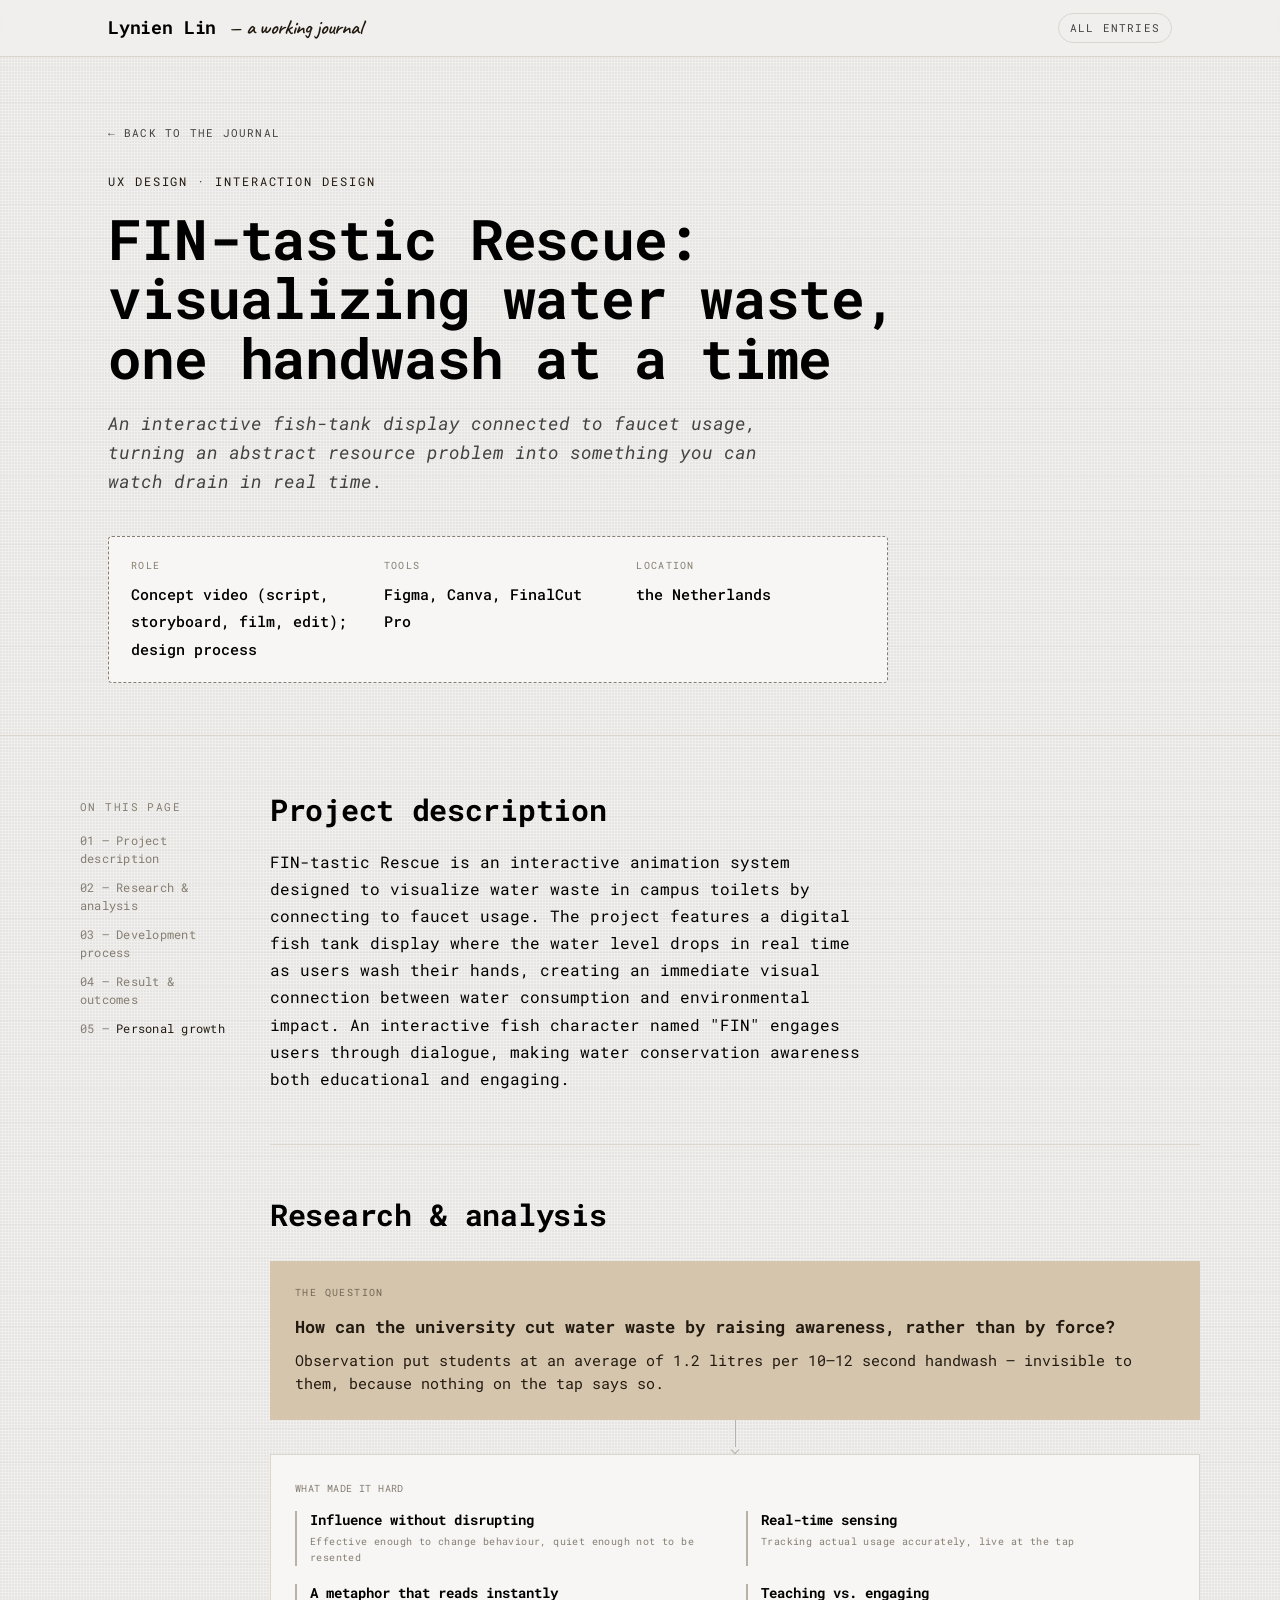
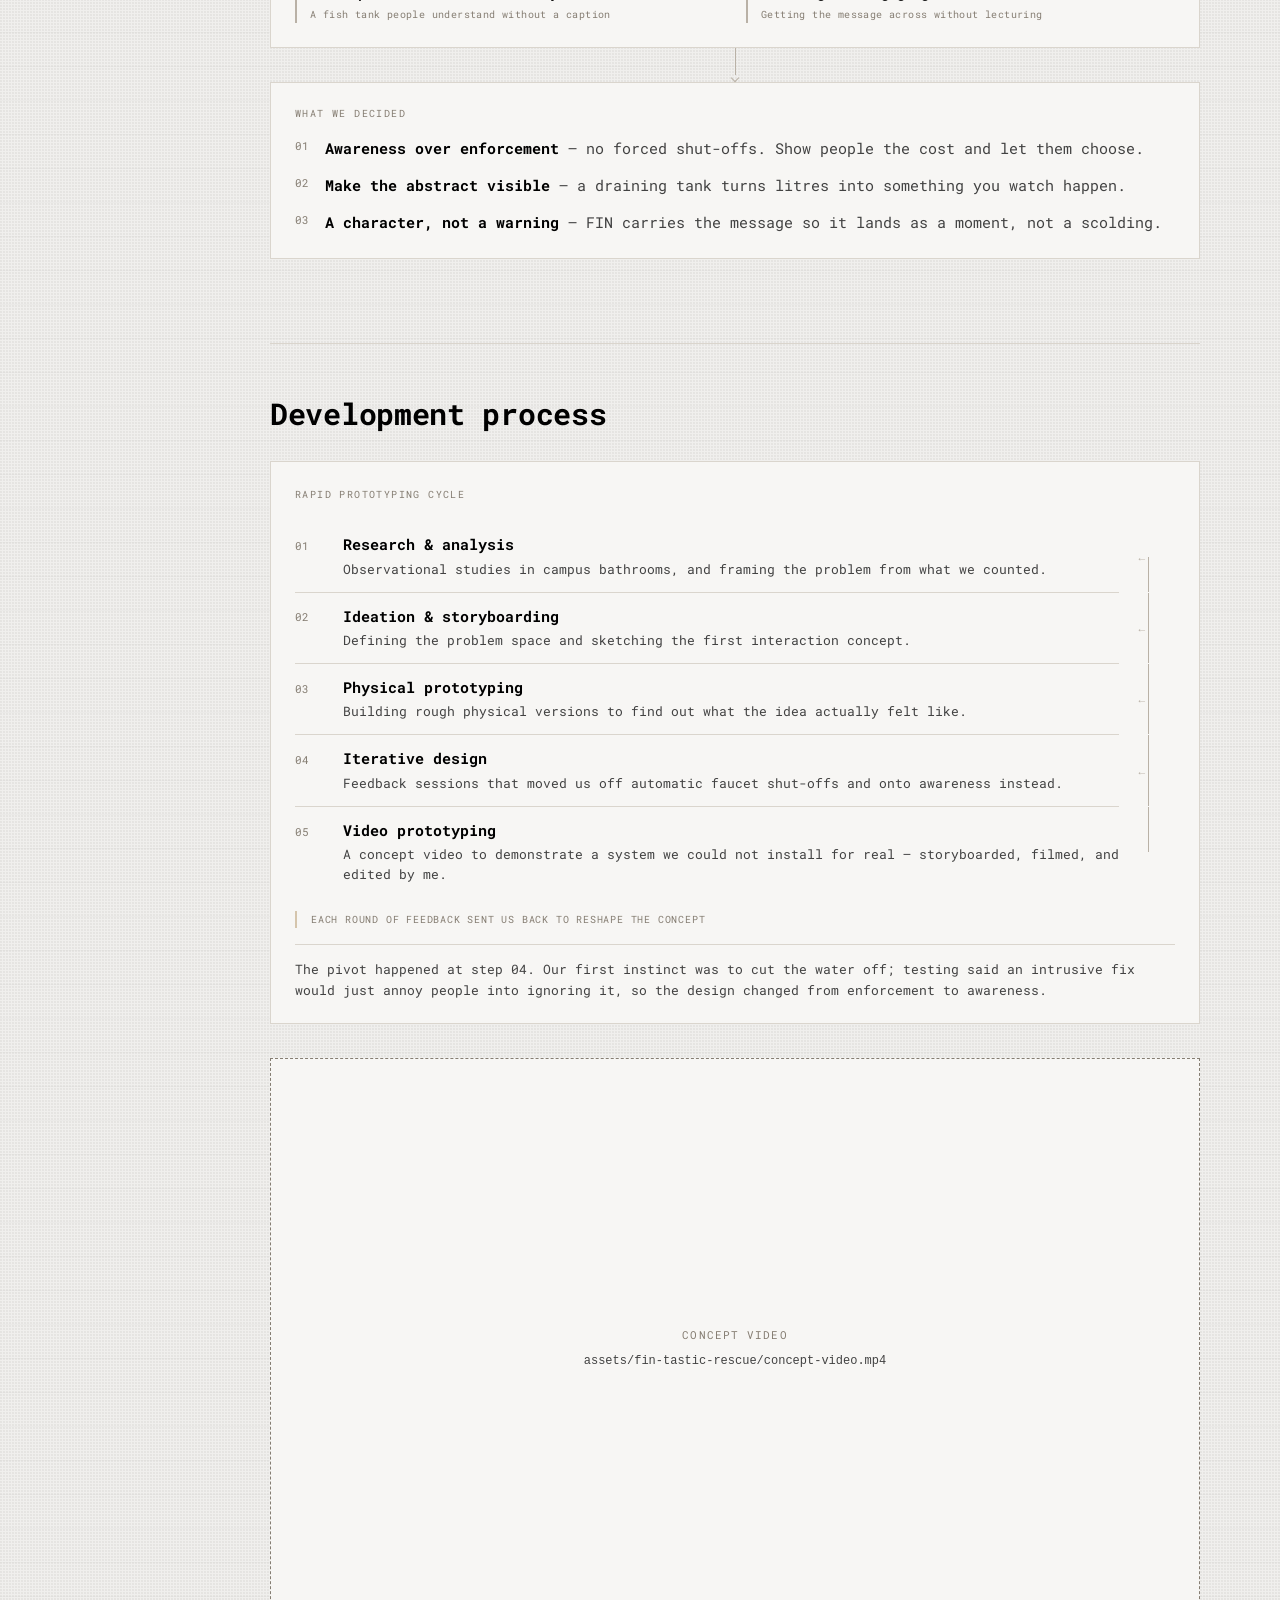
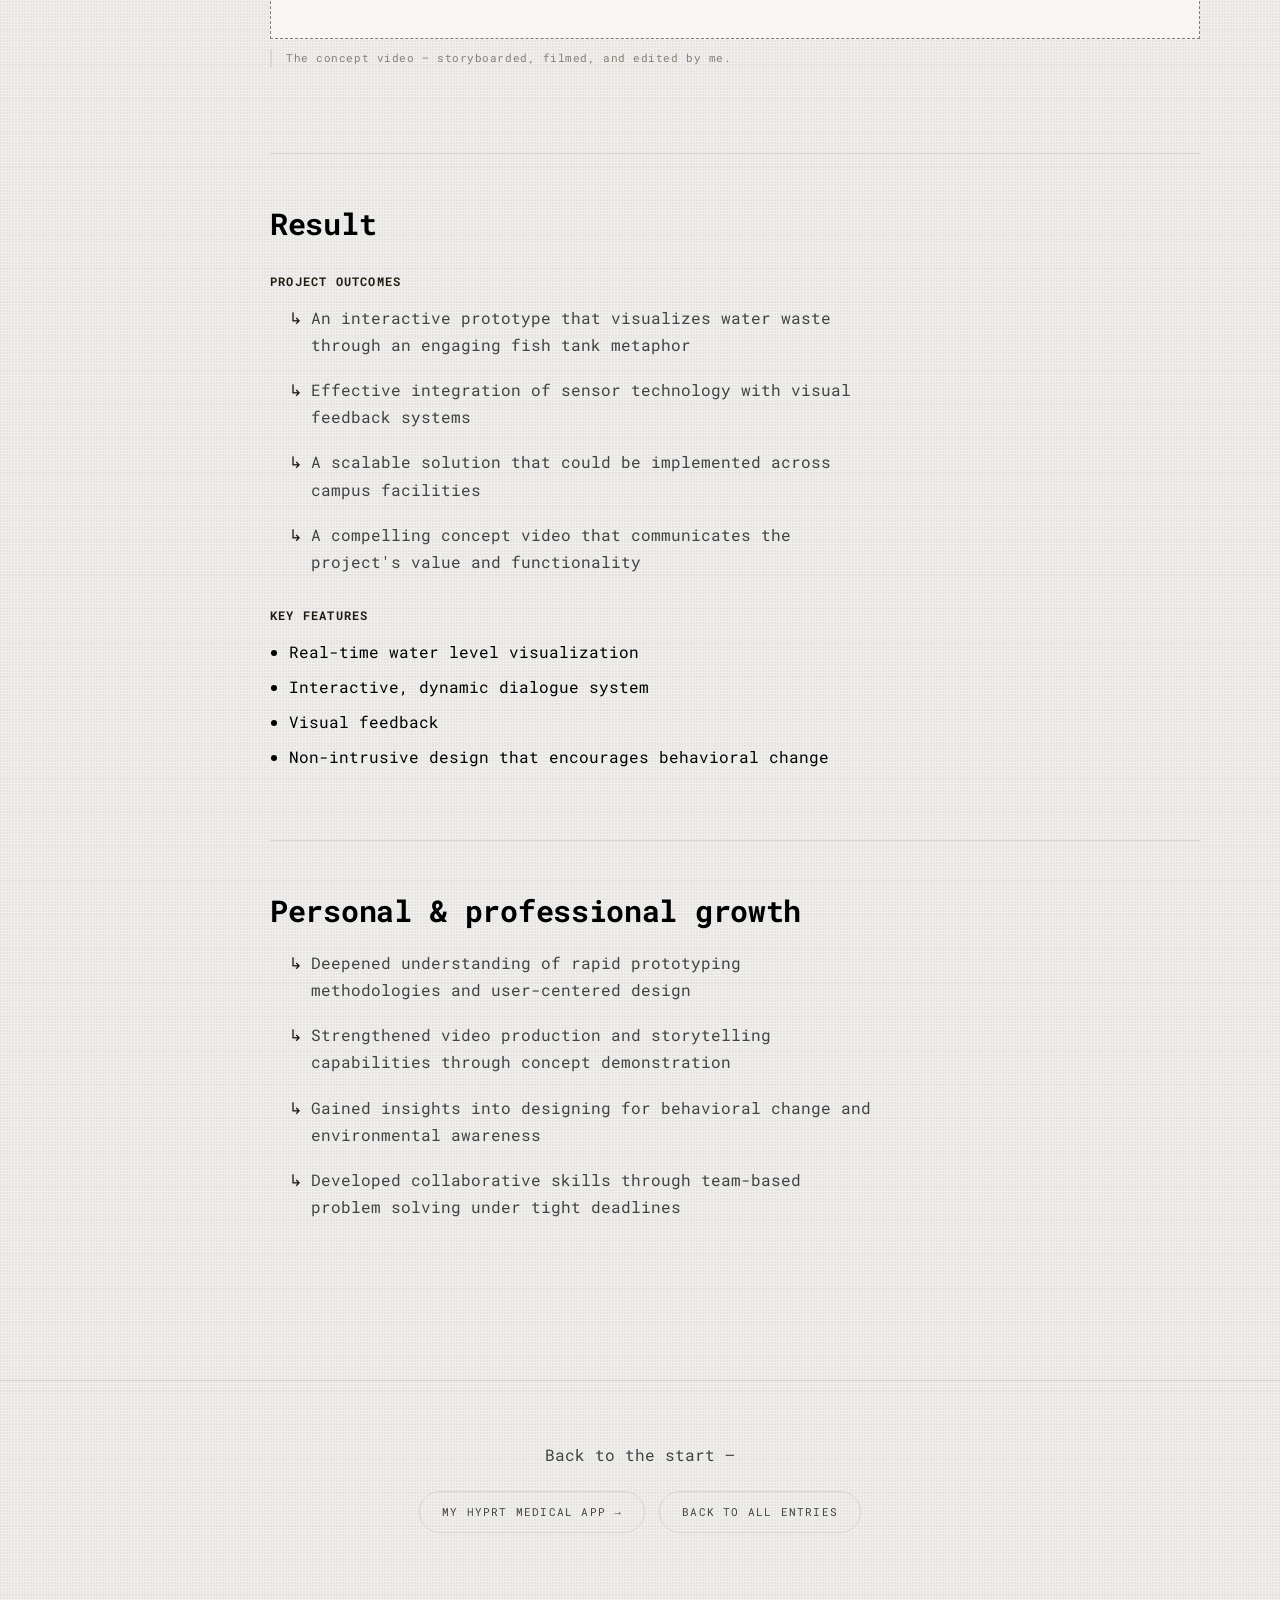
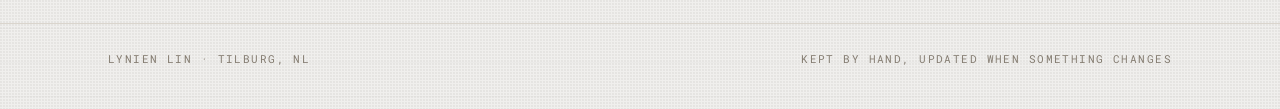
==== case-study-fin-tastic-rescue.html @ 54c5a8e7 "Add files via upload" ====
<!DOCTYPE html>
<html lang="en">
<head>
<meta charset="utf-8">
<meta name="viewport" content="width=device-width, initial-scale=1">
<title>FIN-tastic Rescue — Lynien Lin</title>
<meta name="description" content="An interactive fish-tank display that visualizes campus water waste in real time, paired with a concept video.">

<link rel="preconnect" href="https://fonts.googleapis.com">
<link rel="preconnect" href="https://fonts.gstatic.com" crossorigin>
<link href="https://fonts.googleapis.com/css2?family=Caveat:wght@500;600;700&family=Roboto+Mono:ital,wght@0,300;0,400;0,500;0,600;0,700;1,400;1,500&display=swap" rel="stylesheet">
<link rel="stylesheet" href="style.css">
</head>

<body>

<header class="masthead">
  <div class="wrap masthead-inner">
    <a class="brand" href="index.html">Lynien Lin <span>— a working journal</span></a>
    <div class="controls">
      <a class="chip" href="index.html#top" style="text-decoration:none;">All entries</a>
    </div>
  </div>
</header>

<main id="top">

  <section class="cs-cover">
    <div class="wrap">
      <a class="cs-back" href="index.html#top">← Back to the journal</a>
      <p class="cat">UX Design · Interaction Design</p>
      <h1>FIN-tastic Rescue: visualizing water waste, one handwash at a time</h1>
      <p class="cs-lede">An interactive fish-tank display connected to faucet usage, turning an abstract resource problem into something you can watch drain in real time.</p>

      <div class="cs-meta">
        <div><b>Role</b><span>Concept video (script, storyboard, film, edit); design process</span></div>
        <div><b>Tools</b><span>Figma, Canva, FinalCut Pro</span></div>
        <div><b>Location</b><span>the Netherlands</span></div>
      </div>
    </div>
  </section>

  <div class="wrap cs-body">
    <nav class="cs-nav" aria-label="Case study sections">
      <span class="util">On this page</span>
      <ol>
        <li><a href="#description">Project description</a></li>
        <li><a href="#research">Research &amp; analysis</a></li>
        <li><a href="#process">Development process</a></li>
        <li><a href="#result">Result &amp; outcomes</a></li>
        <li><a href="#growth">Personal growth</a></li>
      </ol>
    </nav>

    <div>
      <section class="cs-section" id="description">
        <h2>Project description</h2>
        <p>FIN-tastic Rescue is an interactive animation system designed to visualize water waste in campus toilets by connecting to faucet usage. The project features a digital fish tank display where the water level drops in real time as users wash their hands, creating an immediate visual connection between water consumption and environmental impact. An interactive fish character named "FIN" engages users through dialogue, making water conservation awareness both educational and engaging.</p>
      </section>

      <section class="cs-section" id="research">
        <h2>Research &amp; analysis</h2>
        <!-- the brief, the constraints it ran into, and what we decided -->
        <div class="rx-flow">
          <div class="rx-node rx-problem">
            <span class="rx-label">The question</span>
            <p>How can the university cut water waste by raising awareness, rather than by force?</p>
            <p class="rx-answer">Observation put students at an average of 1.2 litres per 10–12 second handwash — invisible to them, because nothing on the tap says so.</p>
          </div>

          <div class="rx-link" aria-hidden="true"></div>

          <div class="rx-node rx-methods">
            <span class="rx-label">What made it hard</span>
            <ul>
              <li>
                <b>Influence without disrupting</b>
                <span>Effective enough to change behaviour, quiet enough not to be resented</span>
              </li>
              <li>
                <b>Real-time sensing</b>
                <span>Tracking actual usage accurately, live at the tap</span>
              </li>
              <li>
                <b>A metaphor that reads instantly</b>
                <span>A fish tank people understand without a caption</span>
              </li>
              <li>
                <b>Teaching vs. engaging</b>
                <span>Getting the message across without lecturing</span>
              </li>
            </ul>
          </div>

          <div class="rx-link" aria-hidden="true"></div>

          <div class="rx-node rx-insights">
            <span class="rx-label">What we decided</span>
            <ol>
              <li>
                <b>Awareness over enforcement</b>
                — no forced shut-offs. Show people the cost and let them choose.
              </li>
              <li>
                <b>Make the abstract visible</b>
                — a draining tank turns litres into something you watch happen.
              </li>
              <li>
                <b>A character, not a warning</b>
                — FIN carries the message so it lands as a moment, not a scolding.
              </li>
            </ol>
          </div>
        </div>
      </section>

      <section class="cs-section" id="process">
        <h2>Development process</h2>
        <figure class="phases phases--loop">
          <span class="rx-label">Rapid prototyping cycle</span>
          <ol class="phases-steps">
            <li>
              <span class="n">01</span>
              <div>
                <b>Research &amp; analysis</b>
                <span>Observational studies in campus bathrooms, and framing the problem from what we counted.</span>
              </div>
            </li>
            <li>
              <span class="n">02</span>
              <div>
                <b>Ideation &amp; storyboarding</b>
                <span>Defining the problem space and sketching the first interaction concept.</span>
              </div>
            </li>
            <li>
              <span class="n">03</span>
              <div>
                <b>Physical prototyping</b>
                <span>Building rough physical versions to find out what the idea actually felt like.</span>
              </div>
            </li>
            <li>
              <span class="n">04</span>
              <div>
                <b>Iterative design</b>
                <span>Feedback sessions that moved us off automatic faucet shut-offs and onto awareness instead.</span>
              </div>
            </li>
            <li>
              <span class="n">05</span>
              <div>
                <b>Video prototyping</b>
                <span>A concept video to demonstrate a system we could not install for real — storyboarded, filmed, and edited by me.</span>
              </div>
            </li>
          </ol>
          <span class="phases-note" aria-hidden="true">Each round of feedback sent us back to reshape the concept</span>
          <figcaption>The pivot happened at step 04. Our first instinct was to cut the water off; testing said an intrusive fix would just annoy people into ignoring it, so the design changed from enforcement to awareness.</figcaption>
        </figure>

        <!-- VIDEO SLOT: drop a file at assets/fin-tastic-rescue/concept-video.mp4 -->
        <div class="media">
          <figure>
            <video controls preload="metadata" poster="assets/fin-tastic-rescue/video-poster.jpg">
              <source src="assets/fin-tastic-rescue/concept-video.mp4" type="video/mp4">
            </video>
            <div class="media-placeholder">Concept video</div>
            <figcaption>The concept video — storyboarded, filmed, and edited by me.</figcaption>
          </figure>
        </div>
      </section>

      <section class="cs-section" id="result">
        <h2>Result</h2>
        <h3>Project outcomes</h3>
        <ul class="cs-findings">
          <li>An interactive prototype that visualizes water waste through an engaging fish tank metaphor</li>
          <li>Effective integration of sensor technology with visual feedback systems</li>
          <li>A scalable solution that could be implemented across campus facilities</li>
          <li>A compelling concept video that communicates the project's value and functionality</li>
        </ul>

        <h3>Key features</h3>
        <ul>
          <li>Real-time water level visualization</li>
          <li>Interactive, dynamic dialogue system</li>
          <li>Visual feedback</li>
          <li>Non-intrusive design that encourages behavioral change</li>
        </ul>
      </section>

      <section class="cs-section" id="growth">
        <h2>Personal &amp; professional growth</h2>
        <ul class="cs-findings">
          <li>Deepened understanding of rapid prototyping methodologies and user-centered design</li>
          <li>Strengthened video production and storytelling capabilities through concept demonstration</li>
          <li>Gained insights into designing for behavioral change and environmental awareness</li>
          <li>Developed collaborative skills through team-based problem solving under tight deadlines</li>
        </ul>
      </section>
    </div>
  </div>

  <section class="cs-close">
    <div class="wrap">
      <p>Back to the start —</p>
      <div class="cs-close-links">
        <a href="case-study-medical-app.html">My HyprT medical app →</a>
        <a href="index.html#top">Back to all entries</a>
      </div>
    </div>
  </section>

</main>

<footer>
  <div class="wrap footer-inner util">
    <span>Lynien Lin · Tilburg, NL</span>
    <span>Kept by hand, updated when something changes</span>
  </div>
</footer>

<script src="journal.js" defer></script>

</body>
</html>
---- style.css ----
/* ============================================================
   TOKENS
   Editorial minimalism: warm neutrals, no colour accents.
   Hierarchy is carried by weight and contrast, not by hue.
   Roboto Mono carries every word that needs to be read.
   Caveat is reserved for the handwritten bits — margin notes,
   a signature — never for body copy.
   ============================================================ */
:root {
  /* brand palette */
  --paper: #f0efed; /* page */
  --sand: #d5c5ac; /* fills: notes, quote grounds */
  --warm-grey: #b9b1a6; /* borders, tape, muted blocks */
  --charcoal: #424242; /* body copy */
  --espresso: #221a10; /* accent: links, active, handwriting */
  --black: #000000; /* headings */

  /* applied roles */
  --paper-lift: #f7f6f4;
  --ink: var(--black);
  --ink-2: var(--charcoal);
  --ink-3: #857d72;
  --rule: #dad5cd;
  --accent: var(--espresso);
  --note-bg: var(--sand);

  --tape-1: rgba(185, 177, 166, 0.85);
  --tape-2: rgba(185, 177, 166, 0.55);

  --col-stamp: 150px;
  --col-page: min(620px, 100%);
  --col-margin: 236px;

  --f-display: "Roboto Mono", ui-monospace, "SF Mono", Menlo, monospace;
  --f-body: "Roboto Mono", ui-monospace, "SF Mono", Menlo, monospace;
  --f-util: "Roboto Mono", ui-monospace, "SF Mono", Menlo, monospace;
  --f-hand: "Caveat", cursive;
}

*,
*::before,
*::after {
  box-sizing: border-box;
}

html {
  scroll-behavior: smooth;
}

body {
  margin: 0;
  background: var(--paper);
  color: var(--ink);
  font-family: var(--f-body);
  font-size: 16px;
  line-height: 1.7;
  font-weight: 400;
  -webkit-font-smoothing: antialiased;
  /* paper grain + faint rule lines */
  background-image: radial-gradient(
      circle at 1px 1px,
      rgba(34, 26, 16, 0.05) 1px,
      transparent 0
    ),
    linear-gradient(to bottom, rgba(0, 0, 0, 0.018) 1px, transparent 1px);
  background-size: 3px 3px, 100% 34px;
}

a {
  color: inherit;
}

:focus-visible {
  outline: 2px solid var(--accent);
  outline-offset: 3px;
  border-radius: 2px;
}

.wrap {
  width: 100%;
  max-width: 1120px;
  margin: 0 auto;
  padding: 0 28px;
}

.util {
  font-family: var(--f-util);
  font-size: 0.6875rem;
  letter-spacing: 0.13em;
  text-transform: uppercase;
  font-weight: 400;
}

/* ---------- reusable scrapbook bits ---------- */
/* one tape color throughout — kraft-paper brown, like real masking tape */
.tape {
  position: absolute;
  width: 60px;
  height: 22px;
  opacity: 0.85;
  box-shadow: 0 3px 6px rgba(34, 26, 16, 0.18);
  pointer-events: none;
  background-image: repeating-linear-gradient(
    45deg,
    var(--tape-1) 0 6px,
    var(--tape-2) 6px 12px
  );
}
.tape::after {
  content: "";
  position: absolute;
  inset: 0;
  background: linear-gradient(rgba(255, 255, 255, 0.3), transparent 40%);
}

/* ============================================================
   MASTHEAD
   ============================================================ */
.masthead {
  position: sticky;
  top: 0;
  z-index: 50;
  background: rgba(240, 239, 237, 0.92);
  backdrop-filter: blur(10px);
  border-bottom: 1px solid var(--rule);
}
.masthead-inner {
  display: flex;
  align-items: center;
  justify-content: space-between;
  gap: 24px;
  min-height: 56px;
  padding-top: 8px;
  padding-bottom: 8px;
  flex-wrap: wrap;
}
.brand {
  font-family: var(--f-display);
  font-weight: 700;
  font-size: 1.125rem;
  letter-spacing: -0.01em;
  text-decoration: none;
  white-space: nowrap;
}
.brand span {
  font-family: var(--f-hand);
  font-weight: 600;
  font-size: 1.15em;
  color: var(--accent);
  margin-left: 2px;
}

.controls {
  display: flex;
  align-items: center;
  gap: 8px;
  flex-wrap: wrap;
}
/* masthead section links */
.site-nav {
  display: flex;
  align-items: center;
  gap: 26px;
}
.site-nav a {
  font-family: var(--f-util);
  font-size: 0.6875rem;
  letter-spacing: 0.13em;
  text-transform: uppercase;
  text-decoration: none;
  color: var(--ink-2);
  padding-bottom: 2px;
  border-bottom: 1px solid transparent;
  transition: color 0.2s, border-color 0.2s;
}
.site-nav a:hover {
  color: var(--ink);
  border-bottom-color: var(--ink);
}
.chip {
  font-family: var(--f-util);
  font-size: 0.6875rem;
  letter-spacing: 0.11em;
  text-transform: uppercase;
  background: transparent;
  border: 1px solid var(--rule);
  color: var(--ink-2);
  padding: 5px 11px;
  border-radius: 100px;
  cursor: pointer;
  transition: border-color 0.2s, color 0.2s, background 0.2s;
}
.chip:hover {
  border-color: var(--ink-3);
  color: var(--ink);
}
.chip[aria-pressed="true"] {
  background: var(--accent);
  border-color: var(--accent);
  color: var(--paper-lift);
}

/* ============================================================
   COVER
   ============================================================ */
.cover {
  padding: 88px 0 78px;
  border-bottom: 1px solid var(--rule);
}
.cover-grid {
  display: grid;
  grid-template-columns: var(--col-stamp) minmax(0, 1fr);
  gap: 0 40px;
  align-items: start;
}
.cover-side {
  padding-top: 14px;
  color: var(--ink-3);
  line-height: 2.1;
}
.cover-side div + div {
  margin-top: 14px;
}
.cover-side b {
  display: block;
  color: var(--ink-2);
  font-weight: 600;
}

.cover h1 {
  font-family: var(--f-display);
  font-weight: 700;
  font-size: clamp(2.75rem, 7.5vw, 5.25rem);
  line-height: 0.98;
  letter-spacing: -0.02em;
  margin: 0 0 10px;
}
.cover h1 em {
  font-family: var(--f-hand);
  font-style: normal;
  font-weight: 700;
  color: var(--accent);
  display: inline-block;
  transform: rotate(-3deg);
  margin-left: 0.08em;
}
.cover .role {
  font-family: var(--f-util);
  font-size: 0.75rem;
  letter-spacing: 0.18em;
  text-transform: uppercase;
  color: var(--ink-2);
  margin: 0 0 34px;
}
/* the short line under the intro — deliberately quieter than .cover-note */
.cover-lede {
  font-size: 0.8125rem;
  line-height: 1.4;
  font-style: italic;
  font-weight: 300;
  max-width: 34em;
  margin: 0;
  color: var(--ink-2);
}
.cover-lede strong {
  font-weight: 700;
  font-style: normal;
}
.cover-note {
  max-width: 34em;
  color: var(--ink-2);
  font-size: 0.9375rem;
  margin: 0 0 20px;
}

/* ============================================================
   LEDGER / ENTRIES
   ============================================================ */
.ledger {
  padding: 0 0 40px;
}

.entry {
  display: grid;
  grid-template-columns: var(--col-stamp) var(--col-page) var(--col-margin);
  gap: 0 40px;
  align-items: start;
  transition: opacity 0.4s ease;
}
.entry.is-dim {
  opacity: 0.2;
}

.stamp {
  padding-top: 74px;
  text-align: right;
  color: var(--ink-3);
  line-height: 1.9;
}
.stamp .yr {
  font-family: var(--f-display);
  font-weight: 700;
  font-size: 1.125rem;
  letter-spacing: -0.01em;
  text-transform: none;
  color: var(--accent);
  display: block;
  line-height: 1.3;
  margin-bottom: 8px;
}
.stamp .org {
  display: block;
  color: var(--ink-2);
}
.stamp .tags {
  display: block;
  margin-top: 12px;
  color: var(--accent);
}

.page {
  border-left: 1px solid var(--rule);
  padding: 70px 0 70px 40px;
  position: relative;
  min-width: 0;
}
.page::before {
  content: "";
  position: absolute;
  left: -4.5px;
  top: 84px;
  width: 8px;
  height: 8px;
  border-radius: 50%;
  background: var(--paper);
  border: 1px solid var(--ink-3);
  transition: background 0.25s, border-color 0.25s;
}
.entry:not(.is-dim) .page:hover::before {
  background: var(--accent);
  border-color: var(--accent);
}

.page h2 {
  font-family: var(--f-display);
  font-weight: 700;
  font-size: clamp(1.5rem, 2.7vw, 2.05rem);
  line-height: 1.2;
  letter-spacing: -0.01em;
  margin: 0 0 20px;
  max-width: 17em;
}
.page p {
  margin: 0 0 18px;
}
.page p:last-child {
  margin-bottom: 0;
}

.pull {
  font-family: var(--f-display);
  font-weight: 600;
  font-style: italic;
  font-size: 1.5rem;
  line-height: 1.4;
  letter-spacing: -0.01em;
  color: var(--accent);
  margin: 32px 0;
  padding-left: 22px;
  border-left: 3px solid var(--accent);
}

.receipts {
  list-style: none;
  margin: 28px 0 0;
  padding: 20px 0 0;
  border-top: 1px solid var(--rule);
  display: grid;
  gap: 9px;
}
.receipts li {
  font-family: var(--f-util);
  font-size: 0.75rem;
  letter-spacing: 0.04em;
  line-height: 1.6;
  color: var(--ink-2);
  padding-left: 20px;
  position: relative;
}
.receipts li::before {
  content: "↳";
  position: absolute;
  left: 0;
  color: var(--ink-3);
}
.receipts li a {
  color: var(--accent);
  text-decoration: none;
  border-bottom: 1px dotted var(--accent);
}
.receipts li a:hover {
  border-bottom-style: solid;
}

/* marginalia: a sticky note pinned in the margin */
.margin {
  padding-top: 96px;
  transition: opacity 0.3s ease, transform 0.3s ease;
}
.margin p {
  font-family: var(--f-hand);
  font-weight: 600;
  font-size: 1.375rem;
  line-height: 1.42;
  color: var(--accent);
  background: var(--note-bg);
  margin: 0;
  padding: 26px 20px 20px;
  border: 1px solid rgba(34, 26, 16, 0.08);
  border-radius: 1px;
  position: relative;
  transform: rotate(1.3deg);
  box-shadow: 0 14px 24px -14px rgba(34, 26, 16, 0.42),
    0 2px 5px rgba(34, 26, 16, 0.14);
}
.margin p::before {
  content: "note to self";
  display: block;
  position: absolute;
  top: 8px;
  left: 20px;
  font-family: var(--f-util);
  font-size: 0.5625rem;
  letter-spacing: 0.14em;
  text-transform: uppercase;
  font-style: normal;
  font-weight: 400;
  color: rgba(34, 26, 16, 0.5);
}
.margin p::after {
  content: "";
  position: absolute;
  top: -10px;
  left: 50%;
  transform: translateX(-50%) rotate(-4deg);
  width: 60px;
  height: 22px;
  opacity: 0.85;
  background-image: repeating-linear-gradient(
    45deg,
    var(--tape-1) 0 6px,
    var(--tape-2) 6px 12px
  );
  box-shadow: 0 2px 4px rgba(34, 26, 16, 0.16);
}
body.margins-off .margin {
  opacity: 0;
  transform: translateY(5px);
  pointer-events: none;
}

/* ============================================================
   WHAT TRANSFERS — the foundational-skills argument
   ============================================================ */
.strengths {
  border-bottom: 1px solid var(--rule);
  padding: 76px 0 84px;
}
.strengths-lede {
  max-width: 40em;
  margin: 0 0 44px;
  color: var(--ink-2);
  font-size: 0.9375rem;
  line-height: 1.75;
}
.strengths-list {
  list-style: none;
  margin: 0;
  padding: 0;
  display: grid;
  gap: 1px;
  background: var(--rule);
  border-top: 1px solid var(--rule);
  border-bottom: 1px solid var(--rule);
}
.strengths-list li {
  background: var(--paper);
  padding: 32px 0 34px;
  display: grid;
  grid-template-columns: 4.5rem minmax(0, 1fr);
  gap: 0 24px;
  align-items: start;
}
/* the number holds column 1 for the whole row; everything else stacks in column 2 */
.strengths-list .n {
  grid-column: 1;
  grid-row: 1 / span 3;
  font-family: var(--f-util);
  font-size: 0.8125rem;
  letter-spacing: 0.1em;
  color: var(--ink-3);
  padding-top: 0.35em;
}
.strengths-list h3,
.strengths-list p,
.strengths-list .carry {
  grid-column: 2;
}
.strengths-list h3 {
  font-family: var(--f-display);
  font-weight: 700;
  font-size: 1.25rem;
  line-height: 1.25;
  letter-spacing: -0.015em;
  margin: 0 0 12px;
  color: var(--ink);
}
.strengths-list p {
  margin: 0;
  max-width: 38em;
  color: var(--ink-2);
  font-size: 0.9375rem;
  line-height: 1.7;
}
/* the receipts line — where this skill has actually been used */
.strengths-list .carry {
  display: block;
  margin-top: 14px;
  font-family: var(--f-util);
  font-size: 0.6875rem;
  letter-spacing: 0.05em;
  line-height: 1.7;
  color: var(--ink-3);
  padding-left: 14px;
  border-left: 2px solid var(--sand);
}
.strengths-close {
  max-width: 40em;
  margin: 40px 0 0;
  font-family: var(--f-hand);
  font-weight: 600;
  font-size: 1.375rem;
  line-height: 1.45;
  color: var(--accent);
}

@media (max-width: 720px) {
  .strengths-list li {
    grid-template-columns: minmax(0, 1fr);
    gap: 10px 0;
  }
  .strengths-list .n {
    grid-column: 1;
    grid-row: auto;
    padding-top: 0;
  }
  .strengths-list h3,
  .strengths-list p,
  .strengths-list .carry {
    grid-column: 1;
  }
}

/* ============================================================
   PROJECTS (CMS-driven grid)
   ============================================================ */
.projects {
  border-bottom: 1px solid var(--rule);
  padding: 76px 0 88px;
}
.projects-grid {
  display: grid;
  grid-template-columns: repeat(auto-fill, minmax(280px, 1fr));
  gap: 1px;
  background: var(--rule);
  border-top: 1px solid var(--rule);
  border-left: 1px solid var(--rule);
  margin-top: 52px;
}
.project-card {
  background: var(--paper);
  padding: 40px 34px;
  text-decoration: none;
  color: inherit;
  display: flex;
  flex-direction: column;
  min-height: 240px;
  position: relative;
  transition: background 0.2s ease;
}
.project-card:hover {
  background: var(--paper-lift);
}
.project-card:hover .project-arrow {
  transform: translate(3px, -3px);
  opacity: 1;
}
.project-card:hover h3 {
  color: var(--accent);
}

.project-card .cat {
  font-family: var(--f-util);
  font-size: 0.625rem;
  letter-spacing: 0.13em;
  text-transform: uppercase;
  color: var(--ink-3);
  margin-bottom: 18px;
}
.project-card h3 {
  font-family: var(--f-display);
  font-weight: 700;
  font-size: 1.5rem;
  line-height: 1.22;
  letter-spacing: -0.015em;
  margin: 0 0 14px;
  transition: color 0.2s ease;
}
.project-card p {
  font-size: 0.9375rem;
  line-height: 1.6;
  color: var(--ink-2);
  margin: 0;
  flex: 1;
}
.project-card .meta {
  margin-top: 20px;
  font-family: var(--f-util);
  font-size: 0.6875rem;
  letter-spacing: 0.05em;
  color: var(--ink-3);
}
.project-arrow {
  position: absolute;
  top: 38px;
  right: 32px;
  color: var(--ink-3);
  opacity: 0.5;
  transition: transform 0.25s ease, opacity 0.25s ease;
}
.project-card.is-hidden {
  display: none;
}
.projects-empty {
  padding: 40px 0;
  color: var(--ink-3);
  font-style: italic;
}

/* ============================================================
   LEGEND (skills) + CLOSING
   ============================================================ */
.legend {
  border-top: 1px solid var(--rule);
  padding: 76px 0 70px;
}
.section-head {
  display: grid;
  grid-template-columns: var(--col-stamp) minmax(0, 1fr);
  gap: 0 40px;
  margin-bottom: 44px;
}
.section-head .util {
  color: var(--ink-3);
  text-align: right;
  padding-top: 12px;
}
.section-head h2 {
  font-family: var(--f-display);
  font-weight: 700;
  font-size: clamp(1.7rem, 3vw, 2.3rem);
  letter-spacing: -0.01em;
  line-height: 1.15;
  margin: 0;
}
.legend-grid {
  display: grid;
  grid-template-columns: var(--col-stamp) minmax(0, 1fr);
  gap: 0 40px;
}
.legend-list {
  display: grid;
  grid-template-columns: repeat(auto-fit, minmax(238px, 1fr));
  gap: 34px 44px;
}
.legend-list h3 {
  font-family: var(--f-util);
  font-size: 0.6875rem;
  letter-spacing: 0.13em;
  text-transform: uppercase;
  font-weight: 500;
  color: var(--accent);
  margin: 0 0 10px;
  padding-bottom: 9px;
  border-bottom: 1px solid var(--rule);
}
.legend-list p {
  margin: 0;
  font-size: 0.9375rem;
  color: var(--ink-2);
  line-height: 1.65;
}

.closing {
  border-top: 1px solid var(--rule);
  padding: 76px 0 90px;
}
.closing-grid {
  display: grid;
  grid-template-columns: var(--col-stamp) minmax(0, 1fr);
  gap: 0 40px;
  align-items: start;
}
.closing-body {
  display: grid;
  grid-template-columns: repeat(auto-fit, minmax(280px, 1fr));
  gap: 52px;
}
.closing h2 {
  font-family: var(--f-display);
  font-weight: 700;
  font-size: clamp(1.7rem, 3vw, 2.3rem);
  letter-spacing: -0.01em;
  line-height: 1.18;
  margin: 0 0 16px;
}
.closing p {
  margin: 0 0 18px;
  color: var(--ink-2);
}
.contact-list {
  list-style: none;
  margin: 26px 0 0;
  padding: 0;
  display: grid;
  gap: 11px;
}
.contact-list a {
  font-family: var(--f-util);
  font-size: 0.8125rem;
  letter-spacing: 0.05em;
  text-decoration: none;
  border-bottom: 1px solid var(--rule);
  padding-bottom: 3px;
  transition: border-color 0.2s, color 0.2s;
}
.contact-list a:hover {
  color: var(--accent);
  border-color: var(--accent);
}

/* form */
.note-form {
  display: grid;
  gap: 16px;
  max-width: 440px;
}
.field {
  display: grid;
  gap: 6px;
}
.field label {
  font-family: var(--f-util);
  font-size: 0.6875rem;
  letter-spacing: 0.13em;
  text-transform: uppercase;
  color: var(--ink-3);
}
.field input,
.field textarea {
  font-family: var(--f-body);
  font-size: 1rem;
  color: var(--ink);
  background: transparent;
  border: 0;
  border-bottom: 1px solid var(--rule);
  padding: 7px 0;
  transition: border-color 0.2s;
  width: 100%;
}
.field textarea {
  resize: vertical;
  min-height: 88px;
  line-height: 1.6;
}
.field input:focus,
.field textarea:focus {
  outline: none;
  border-bottom-color: var(--accent);
}
.field input:focus-visible,
.field textarea:focus-visible {
  outline: none;
}

.send {
  justify-self: start;
  font-family: var(--f-util);
  font-size: 0.6875rem;
  letter-spacing: 0.14em;
  text-transform: uppercase;
  background: var(--ink);
  color: var(--paper-lift);
  border: 1px solid var(--ink);
  padding: 11px 22px;
  border-radius: 100px;
  cursor: pointer;
  transition: background 0.2s, border-color 0.2s;
}
.send:hover {
  background: var(--accent);
  border-color: var(--accent);
}
.form-status {
  font-family: var(--f-util);
  font-size: 0.6875rem;
  letter-spacing: 0.09em;
  color: var(--accent);
  min-height: 1em;
  margin: 0;
}

footer {
  border-top: 1px solid var(--rule);
  padding: 26px 0 40px;
}
.footer-inner {
  display: flex;
  justify-content: space-between;
  gap: 20px;
  flex-wrap: wrap;
  color: var(--ink-3);
}

/* ============================================================
   MEDIA SLOTS
   Drop a photo or video into any case study. If the file is
   missing the slot collapses to a labelled placeholder instead
   of a broken image, so the page is never wrong mid-edit.
   ============================================================ */
.media {
  margin: 30px 0 34px;
}
.media figure {
  margin: 0;
}
.media img,
.media video {
  display: block;
  width: 100%;
  height: auto;
  border: 1px solid var(--rule);
  background: var(--paper-lift);
}
.media figcaption {
  font-family: var(--f-util);
  font-size: 0.6875rem;
  letter-spacing: 0.05em;
  line-height: 1.6;
  color: var(--ink-3);
  margin-top: 10px;
  padding-left: 14px;
  border-left: 2px solid var(--rule);
}
.media.is-empty img,
.media.is-empty video {
  display: none;
}
.media-placeholder {
  display: none;
  align-items: center;
  justify-content: center;
  flex-direction: column;
  gap: 6px;
  text-align: center;
  aspect-ratio: 16/10;
  border: 1px dashed var(--ink-3);
  background: var(--paper-lift);
  color: var(--ink-3);
  font-family: var(--f-util);
  font-size: 0.6875rem;
  letter-spacing: 0.1em;
  text-transform: uppercase;
  padding: 20px;
}
.media.is-empty .media-placeholder {
  display: flex;
}
.media-placeholder code {
  text-transform: none;
  letter-spacing: 0;
  font-size: 0.75rem;
  color: var(--ink-2);
}

/* two/three-up photo rows */
.media-row {
  display: grid;
  gap: 14px;
  margin: 30px 0 34px;
}
.media-row.cols-2 {
  grid-template-columns: repeat(2, 1fr);
}
.media-row.cols-3 {
  grid-template-columns: repeat(3, 1fr);
}
.media-row .media {
  margin: 0;
}
@media (max-width: 720px) {
  .media-row.cols-2,
  .media-row.cols-3 {
    grid-template-columns: 1fr;
  }
}

/* full-bleed hero image on a case study cover */
.cs-hero {
  margin: 36px 0 0;
}
.cs-hero img {
  display: block;
  width: 100%;
  max-height: 520px;
  object-fit: cover;
  border: 1px solid var(--rule);
}

/* ============================================================
   CASE STUDY PAGES
   ============================================================ */
.cs-cover {
  padding: 60px 0 52px;
  border-bottom: 1px solid var(--rule);
}
.cs-back {
  display: inline-flex;
  align-items: center;
  gap: 8px;
  font-family: var(--f-util);
  font-size: 0.6875rem;
  letter-spacing: 0.11em;
  text-transform: uppercase;
  color: var(--ink-2);
  text-decoration: none;
  margin-bottom: 28px;
}
.cs-back:hover {
  color: var(--accent);
}
.cs-cover .cat {
  font-family: var(--f-util);
  font-size: 0.75rem;
  letter-spacing: 0.16em;
  text-transform: uppercase;
  color: var(--accent);
  margin: 0 0 18px;
}
.cs-cover h1 {
  font-family: var(--f-display);
  font-weight: 700;
  font-size: clamp(2.1rem, 5vw, 3.5rem);
  line-height: 1.06;
  letter-spacing: -0.02em;
  margin: 0 0 22px;
  max-width: 16em;
}
.cs-lede {
  font-size: 1.125rem;
  line-height: 1.6;
  font-style: italic;
  font-weight: 400;
  max-width: 38em;
  margin: 0 0 40px;
  color: var(--ink-2);
}
.cs-meta {
  display: grid;
  grid-template-columns: repeat(auto-fit, minmax(150px, 1fr));
  gap: 18px 24px;
  max-width: 780px;
  padding: 20px 22px;
  border: 1px dashed var(--ink-3);
  border-radius: 4px;
  background: var(--paper-lift);
}
.cs-meta div b {
  display: block;
  font-family: var(--f-util);
  font-size: 0.625rem;
  letter-spacing: 0.13em;
  text-transform: uppercase;
  color: var(--ink-3);
  margin-bottom: 6px;
  font-weight: 400;
}
.cs-meta div span {
  color: var(--ink);
  font-size: 0.9375rem;
  font-weight: 500;
}

.cs-body {
  display: grid;
  grid-template-columns: var(--col-stamp) minmax(0, 1fr);
  gap: 0 40px;
  padding: 56px 0 90px;
}
.cs-nav {
  position: sticky;
  top: 80px;
  align-self: start;
  padding-top: 6px;
}
.cs-nav .util {
  display: block;
  color: var(--ink-3);
  margin-bottom: 14px;
}
.cs-nav ol {
  list-style: none;
  margin: 0;
  padding: 0;
  display: grid;
  gap: 11px;
  counter-reset: cs-step;
}
.cs-nav li {
  counter-increment: cs-step;
}
.cs-nav a {
  font-family: var(--f-util);
  font-size: 0.75rem;
  line-height: 1.5;
  letter-spacing: 0.02em;
  text-decoration: none;
  color: var(--ink-3);
  display: block;
  transition: color 0.2s;
}
.cs-nav a::before {
  content: counter(cs-step, decimal-leading-zero) " — ";
  color: var(--ink-3);
}
.cs-nav a:hover,
.cs-nav a.is-active {
  color: var(--accent);
}

.cs-section {
  border-top: 1px solid var(--rule);
  padding: 52px 0;
  scroll-margin-top: 88px;
}
/* Prose keeps a readable measure (~65 characters). Everything visual —
   diagrams, media, tables, the compare slider — takes the full column
   instead, so the right side is not left empty. */
.cs-section > h2,
.cs-section > h3,
.cs-section > p,
.cs-section > ul,
.cs-section > ol,
.cs-section > blockquote {
  max-width: 38em;
}
.cs-section:first-child {
  border-top: 0;
  padding-top: 0;
}
.cs-section h2 {
  font-family: var(--f-display);
  font-weight: 700;
  font-size: clamp(1.4rem, 2.4vw, 1.85rem);
  letter-spacing: -0.01em;
  line-height: 1.2;
  margin: 0 0 20px;
}
.cs-section h3 {
  font-family: var(--f-util);
  font-size: 0.75rem;
  letter-spacing: 0.1em;
  text-transform: uppercase;
  color: var(--accent);
  margin: 30px 0 12px;
}
.cs-section p {
  margin: 0 0 18px;
}
.cs-section p:last-child {
  margin-bottom: 0;
}
.cs-section ul {
  margin: 0 0 18px;
  padding-left: 1.2em;
}
.cs-section li {
  margin-bottom: 8px;
}
.cs-section li:last-child {
  margin-bottom: 0;
}

.cs-quote {
  font-family: var(--f-body);
  font-style: italic;
  font-weight: 500;
  font-size: 1.1875rem;
  line-height: 1.5;
  color: var(--accent);
  margin: 28px 0;
  padding: 20px 22px;
  border-left: 3px solid var(--accent);
  background: rgba(213, 197, 172, 0.34);
}
.cs-quote cite {
  display: block;
  font-family: var(--f-util);
  font-style: normal;
  font-size: 0.6875rem;
  letter-spacing: 0.1em;
  text-transform: uppercase;
  color: var(--ink-3);
  margin-top: 10px;
}

.cs-table {
  display: grid;
  grid-template-columns: 1fr 1fr;
  gap: 1px;
  background: var(--rule);
  border: 1px solid var(--rule);
  margin: 22px 0 26px;
  font-size: 0.9375rem;
}
.cs-table .h {
  background: var(--paper-lift);
  font-family: var(--f-util);
  font-size: 0.625rem;
  letter-spacing: 0.11em;
  text-transform: uppercase;
  color: var(--ink-3);
  padding: 11px 16px;
}
.cs-table .c {
  background: var(--paper);
  padding: 14px 16px;
  color: var(--ink-2);
  line-height: 1.55;
}

.cs-diagram {
  border: 1px solid var(--rule);
  background: var(--paper-lift);
  padding: 26px;
  margin: 24px 0 30px;
  display: grid;
  gap: 14px;
}
.cs-diagram .step {
  display: flex;
  align-items: baseline;
  gap: 14px;
}
.cs-diagram .step b {
  font-family: var(--f-util);
  font-size: 0.6875rem;
  color: var(--accent);
  flex: none;
  width: 2.4em;
}
.cs-diagram .step span {
  color: var(--ink-2);
  font-size: 0.9375rem;
}

/* ------------------------------------------------------------
   CeHRes ROADMAP
   Five phases down the page, with a rail on the right standing
   in for the feedback loops — evaluation informs every earlier
   phase. The rail is assembled from per-row segments so it stays
   aligned no matter how the text wraps.
   ------------------------------------------------------------ */
.phases {
  margin: 30px 0 34px;
  padding: 24px 24px 22px;
  border: 1px solid var(--rule);
  background: var(--paper-lift);
}
.phases .rx-label {
  margin-bottom: 18px;
}
.phases-steps {
  list-style: none;
  margin: 0;
  padding: 0;
  position: relative;
}
/* only a looping process needs room on the right for the rail */
.phases--loop .phases-steps {
  padding-right: 56px;
}
.phases-steps li {
  position: relative;
  display: grid;
  grid-template-columns: 2.6rem minmax(0, 1fr);
  gap: 0 6px;
  padding: 13px 0;
  margin: 0;
}
.phases-steps li + li {
  border-top: 1px solid var(--rule);
}
.phases-steps .n {
  font-family: var(--f-util);
  font-size: 0.6875rem;
  color: var(--ink-3);
  padding-top: 0.25em;
}
.phases-steps b {
  display: block;
  font-size: 0.9375rem;
  font-weight: 700;
  line-height: 1.35;
  color: var(--ink);
}
.phases-steps li > div > span {
  display: block;
  margin-top: 4px;
  font-size: 0.8125rem;
  line-height: 1.55;
  color: var(--ink-2);
}

/* rail segment per row; stacked they read as one continuous line */
.phases--loop .phases-steps li::before {
  content: "";
  position: absolute;
  right: -30px;
  top: 0;
  bottom: 0;
  width: 1px;
  background: var(--warm-grey);
}
.phases--loop .phases-steps li:first-child::before {
  top: 50%;
}
.phases--loop .phases-steps li:last-child::before {
  bottom: 50%;
}
/* arrow back into every phase the last one informs */
.phases--loop .phases-steps li:not(:last-child)::after {
  content: "←";
  position: absolute;
  right: -26px;
  top: 50%;
  transform: translateY(-50%);
  font-family: var(--f-util);
  font-size: 0.6875rem;
  line-height: 1;
  color: var(--warm-grey);
  background: var(--paper-lift);
  padding: 2px 0;
}
.phases-note {
  display: block;
  margin-top: 14px;
  padding-left: 14px;
  border-left: 2px solid var(--sand);
  font-family: var(--f-util);
  font-size: 0.625rem;
  letter-spacing: 0.08em;
  text-transform: uppercase;
  color: var(--ink-3);
}
.phases figcaption {
  margin-top: 16px;
  padding-top: 14px;
  border-top: 1px solid var(--rule);
  font-size: 0.8125rem;
  line-height: 1.6;
  color: var(--ink-2);
}

@media (max-width: 560px) {
  .phases {
    padding: 18px 16px 18px;
  }
  .phases--loop .phases-steps {
    padding-right: 30px;
  }
  .phases--loop .phases-steps li::before {
    right: -18px;
  }
  .phases--loop .phases-steps li:not(:last-child)::after {
    right: -14px;
  }
}

/* ------------------------------------------------------------
   RESEARCH FUNNEL
   One question, the methods used on it, what came back.
   Built in HTML rather than as an image so the text stays
   selectable, searchable, and readable on a phone.
   ------------------------------------------------------------ */
.rx-flow {
  margin: 28px 0 32px;
}
.rx-node {
  border: 1px solid var(--rule);
  background: var(--paper-lift);
  padding: 22px 24px 24px;
}
.rx-label {
  display: block;
  font-family: var(--f-util);
  font-size: 0.625rem;
  letter-spacing: 0.14em;
  text-transform: uppercase;
  color: var(--ink-3);
  margin-bottom: 14px;
}

/* the question sits on sand — it's the thing everything else answers */
.rx-problem {
  background: var(--sand);
  border-color: var(--sand);
}
.rx-problem .rx-label {
  color: rgba(34, 26, 16, 0.55);
}
.rx-problem p {
  margin: 0;
  font-size: 1.0625rem;
  line-height: 1.4;
  font-weight: 700;
  color: var(--accent);
}
.rx-problem .rx-answer {
  margin-top: 10px;
  font-weight: 400;
  font-size: 0.9375rem;
  line-height: 1.55;
}

/* connector between the three bands */
.rx-link {
  height: 34px;
  position: relative;
}
.rx-link::before {
  content: "";
  position: absolute;
  left: 50%;
  top: 0;
  bottom: 7px;
  width: 1px;
  background: var(--warm-grey);
}
.rx-link::after {
  content: "";
  position: absolute;
  left: 50%;
  bottom: 1px;
  width: 6px;
  height: 6px;
  border-right: 1px solid var(--warm-grey);
  border-bottom: 1px solid var(--warm-grey);
  transform: translateX(-50%) rotate(45deg);
}

/* four methods, two up — 4-across is unreadable in a 608px column */
.rx-methods ul {
  list-style: none;
  margin: 0;
  padding: 0;
  display: grid;
  grid-template-columns: repeat(2, minmax(0, 1fr));
  gap: 18px 22px;
}
.rx-methods li {
  margin: 0;
  padding-left: 13px;
  border-left: 2px solid var(--warm-grey);
}
.rx-methods b {
  display: block;
  font-size: 0.875rem;
  font-weight: 700;
  line-height: 1.35;
  color: var(--ink);
}
.rx-methods span {
  display: block;
  margin-top: 4px;
  font-family: var(--f-util);
  font-size: 0.625rem;
  letter-spacing: 0.04em;
  line-height: 1.6;
  color: var(--ink-3);
}

.rx-insights ol {
  list-style: none;
  margin: 0;
  padding: 0;
  display: grid;
  gap: 13px;
  counter-reset: rx;
}
.rx-insights li {
  counter-increment: rx;
  margin: 0;
  padding-left: 30px;
  position: relative;
  font-size: 0.9375rem;
  line-height: 1.6;
  color: var(--ink-2);
}
.rx-insights li::before {
  content: counter(rx, decimal-leading-zero);
  position: absolute;
  left: 0;
  top: 0.15em;
  font-family: var(--f-util);
  font-size: 0.6875rem;
  color: var(--ink-3);
}
.rx-insights b {
  color: var(--ink);
  font-weight: 700;
}

@media (max-width: 560px) {
  .rx-methods ul {
    grid-template-columns: minmax(0, 1fr);
    gap: 14px;
  }
  .rx-node {
    padding: 18px 18px 20px;
  }
}

.cs-findings {
  list-style: none;
  margin: 0 0 18px;
  padding: 0;
  display: grid;
  gap: 10px;
}
.cs-findings li {
  padding-left: 22px;
  position: relative;
  color: var(--ink-2);
}
.cs-findings li::before {
  content: "↳";
  position: absolute;
  left: 0;
  color: var(--accent);
}

/* before / after slider */
/* Drag-to-compare. Takes two images of the SAME dimensions; set
   --compare-ratio to match them so nothing is letterboxed. With no
   images it falls back to the written description, same as .media. */
.cs-compare {
  position: relative;
  border: 1px solid var(--rule);
  margin: 24px 0 30px;
  user-select: none;
  aspect-ratio: var(--compare-ratio, 16/10);
  overflow: hidden;
  background: var(--paper-lift);
  box-shadow: 0 14px 26px -18px rgba(34, 26, 16, 0.45);
}
.cs-compare .side {
  position: absolute;
  inset: 0;
}
/* both images sit in the same box, so the wipe reveals in place */
.cs-compare .side img {
  position: absolute;
  inset: 0;
  width: 100%;
  height: 100%;
  object-fit: contain;
  display: block;
  background: var(--paper-lift);
}
/* label pinned to its own edge so the wipe never cuts it in half */
.cs-compare .side b {
  position: absolute;
  top: 12px;
  font-family: var(--f-util);
  font-size: 0.625rem;
  letter-spacing: 0.13em;
  text-transform: uppercase;
  color: var(--paper-lift);
  background: rgba(34, 26, 16, 0.82);
  padding: 5px 10px;
  z-index: 2;
}
.cs-compare .before b {
  left: 12px;
}
.cs-compare .after b {
  right: 12px;
}
.cs-compare .after {
  clip-path: inset(0 0 0 50%);
}

/* written fallback, only while the images are missing */
.cs-compare .side p {
  display: none;
  margin: 0;
  font-size: 0.875rem;
  color: var(--ink-2);
  max-width: 22em;
}
.cs-compare.is-empty .side {
  display: flex;
  align-items: center;
  justify-content: center;
  flex-direction: column;
  gap: 8px;
  padding: 40px 20px 20px;
  text-align: center;
}
.cs-compare.is-empty .side img {
  display: none;
}
.cs-compare.is-empty .side p {
  display: block;
}
.cs-compare.is-empty .before {
  background: var(--warm-grey);
}
.cs-compare.is-empty .after {
  background: var(--paper-lift);
}
.cs-compare .handle {
  position: absolute;
  top: 0;
  bottom: 0;
  left: 50%;
  width: 2px;
  background: var(--ink);
  cursor: ew-resize;
  transform: translateX(-1px);
}
.cs-compare .handle::after {
  content: "↔";
  position: absolute;
  top: 50%;
  left: 50%;
  transform: translate(-50%, -50%);
  width: 34px;
  height: 34px;
  border-radius: 50%;
  background: var(--ink);
  color: var(--paper-lift);
  display: flex;
  align-items: center;
  justify-content: center;
  font-size: 0.9rem;
}
.cs-compare-range {
  position: absolute;
  inset: 0;
  width: 100%;
  height: 100%;
  margin: 0;
  opacity: 0;
  cursor: ew-resize;
}

.cs-close {
  border-top: 1px solid var(--rule);
  padding: 60px 0 90px;
  text-align: center;
}
.cs-close p {
  color: var(--ink-2);
  margin: 0 0 22px;
}
.cs-close-links {
  display: flex;
  gap: 14px;
  justify-content: center;
  flex-wrap: wrap;
}
.cs-close-links a {
  font-family: var(--f-util);
  font-size: 0.6875rem;
  letter-spacing: 0.11em;
  text-transform: uppercase;
  text-decoration: none;
  border: 1px solid var(--rule);
  padding: 11px 22px;
  border-radius: 100px;
  color: var(--ink-2);
  transition: border-color 0.2s, color 0.2s;
}
.cs-close-links a:hover {
  border-color: var(--accent);
  color: var(--accent);
}

@media (max-width: 900px) {
  .cs-body {
    grid-template-columns: minmax(0, 1fr);
  }
  .cs-nav {
    position: static;
    padding-bottom: 36px;
    border-bottom: 1px solid var(--rule);
    margin-bottom: 36px;
  }
  .cs-nav ol {
    grid-template-columns: repeat(auto-fill, minmax(160px, 1fr));
  }
}

/* ============================================================
   REVEAL
   ============================================================ */
.reveal {
  opacity: 0;
  transform: translateY(14px);
}
.reveal.seen {
  opacity: 1;
  transform: none;
  transition: opacity 0.7s ease, transform 0.7s cubic-bezier(0.2, 0.7, 0.3, 1);
}
.entry.is-dim.reveal.seen {
  opacity: 0.2;
}

/* ============================================================
   PAGE-TURN TRANSITIONS
   A physical page changing, not a generic fade.
   ============================================================ */
@view-transition {
  navigation: auto;
}

::view-transition-old(root),
::view-transition-new(root) {
  animation-duration: 0.5s;
  animation-timing-function: cubic-bezier(0.4, 0.05, 0.2, 1);
}
::view-transition-old(root) {
  animation-name: page-leaf-out;
}
::view-transition-new(root) {
  animation-name: page-leaf-in;
}
@keyframes page-leaf-out {
  0% {
    transform: rotateY(0deg) scale(1);
    opacity: 1;
    filter: brightness(1);
  }
  100% {
    transform: rotateY(-14deg) scale(0.94);
    opacity: 0;
    filter: brightness(0.85);
  }
}
@keyframes page-leaf-in {
  0% {
    transform: rotateY(10deg) scale(0.97);
    opacity: 0;
    filter: brightness(0.9);
  }
  100% {
    transform: rotateY(0deg) scale(1);
    opacity: 1;
    filter: brightness(1);
  }
}
html {
  view-transition-name: root;
}

/* JS fallback overlay, used when the View Transitions API is unavailable */
.leaf-overlay {
  position: fixed;
  inset: 0;
  z-index: 9999;
  pointer-events: none;
  background: var(--paper-lift);
  transform-origin: left center;
  transform: scaleX(0);
  opacity: 0;
}
.leaf-overlay.is-turning {
  animation: leaf-sweep 0.46s cubic-bezier(0.4, 0.05, 0.2, 1) forwards;
}
@keyframes leaf-sweep {
  0% {
    transform: scaleX(0);
    opacity: 0.94;
    box-shadow: none;
  }
  55% {
    transform: scaleX(0.62);
    opacity: 0.96;
    box-shadow: 18px 0 40px -12px rgba(34, 26, 16, 0.35);
  }
  100% {
    transform: scaleX(1.02);
    opacity: 1;
    box-shadow: none;
  }
}
body.leaf-enter main,
body.leaf-enter .masthead {
  animation: leaf-settle 0.5s cubic-bezier(0.2, 0.7, 0.3, 1) both;
}
@keyframes leaf-settle {
  0% {
    opacity: 0;
    transform: translateX(18px) rotateY(-3deg);
  }
  100% {
    opacity: 1;
    transform: none;
  }
}

/* ============================================================
   RESPONSIVE
   ============================================================ */
@media (max-width: 1040px) {
  .entry {
    grid-template-columns: var(--col-stamp) minmax(0, 1fr);
  }
  .margin {
    grid-column: 2;
    padding: 0 0 70px 40px;
    margin-top: -46px;
  }
  .margin p {
    transform: rotate(0.6deg);
    max-width: 34em;
  }
  .page {
    padding-bottom: 26px;
  }
}

@media (max-width: 720px) {
  body {
    font-size: 15.5px;
  }
  .wrap {
    padding: 0 20px;
  }

  .cover {
    padding: 64px 0 54px;
  }
  .cover-grid,
  .entry,
  .section-head,
  .legend-grid,
  .closing-grid {
    grid-template-columns: minmax(0, 1fr);
    gap: 0;
  }

  .cover-side {
    padding-top: 0;
    margin-bottom: 30px;
    display: flex;
    gap: 26px;
    flex-wrap: wrap;
    line-height: 1.5;
  }
  .cover-side div + div {
    margin-top: 0;
  }
  .section-head .util {
    text-align: left;
    padding-top: 0;
    margin-bottom: 12px;
  }

  .stamp {
    text-align: left;
    padding: 56px 0 0 0;
    display: flex;
    align-items: baseline;
    gap: 16px;
    flex-wrap: wrap;
    line-height: 1.5;
  }
  .stamp .yr {
    font-size: 1rem;
    margin: 0;
  }
  .stamp .org,
  .stamp .tags {
    display: inline;
    margin: 0;
  }

  .page {
    border-left: 0;
    padding: 16px 0 0 0;
  }
  .page::before {
    display: none;
  }
  .margin {
    grid-column: 1;
    margin-top: 26px;
    padding: 0 0 56px 0;
  }

  .masthead-inner {
    padding-bottom: 10px;
  }
  .controls {
    gap: 6px;
  }
  .site-nav {
    gap: 18px;
  }

  .cs-meta {
    grid-template-columns: repeat(2, 1fr);
  }
}

@media (prefers-reduced-motion: reduce) {
  html {
    scroll-behavior: auto;
  }
  *,
  *::before,
  *::after {
    animation-duration: 0.01ms !important;
    transition-duration: 0.01ms !important;
  }
  .reveal {
    opacity: 1;
    transform: none;
  }
  .margin p {
    transform: none;
  }
  @view-transition {
    navigation: none;
  }
}
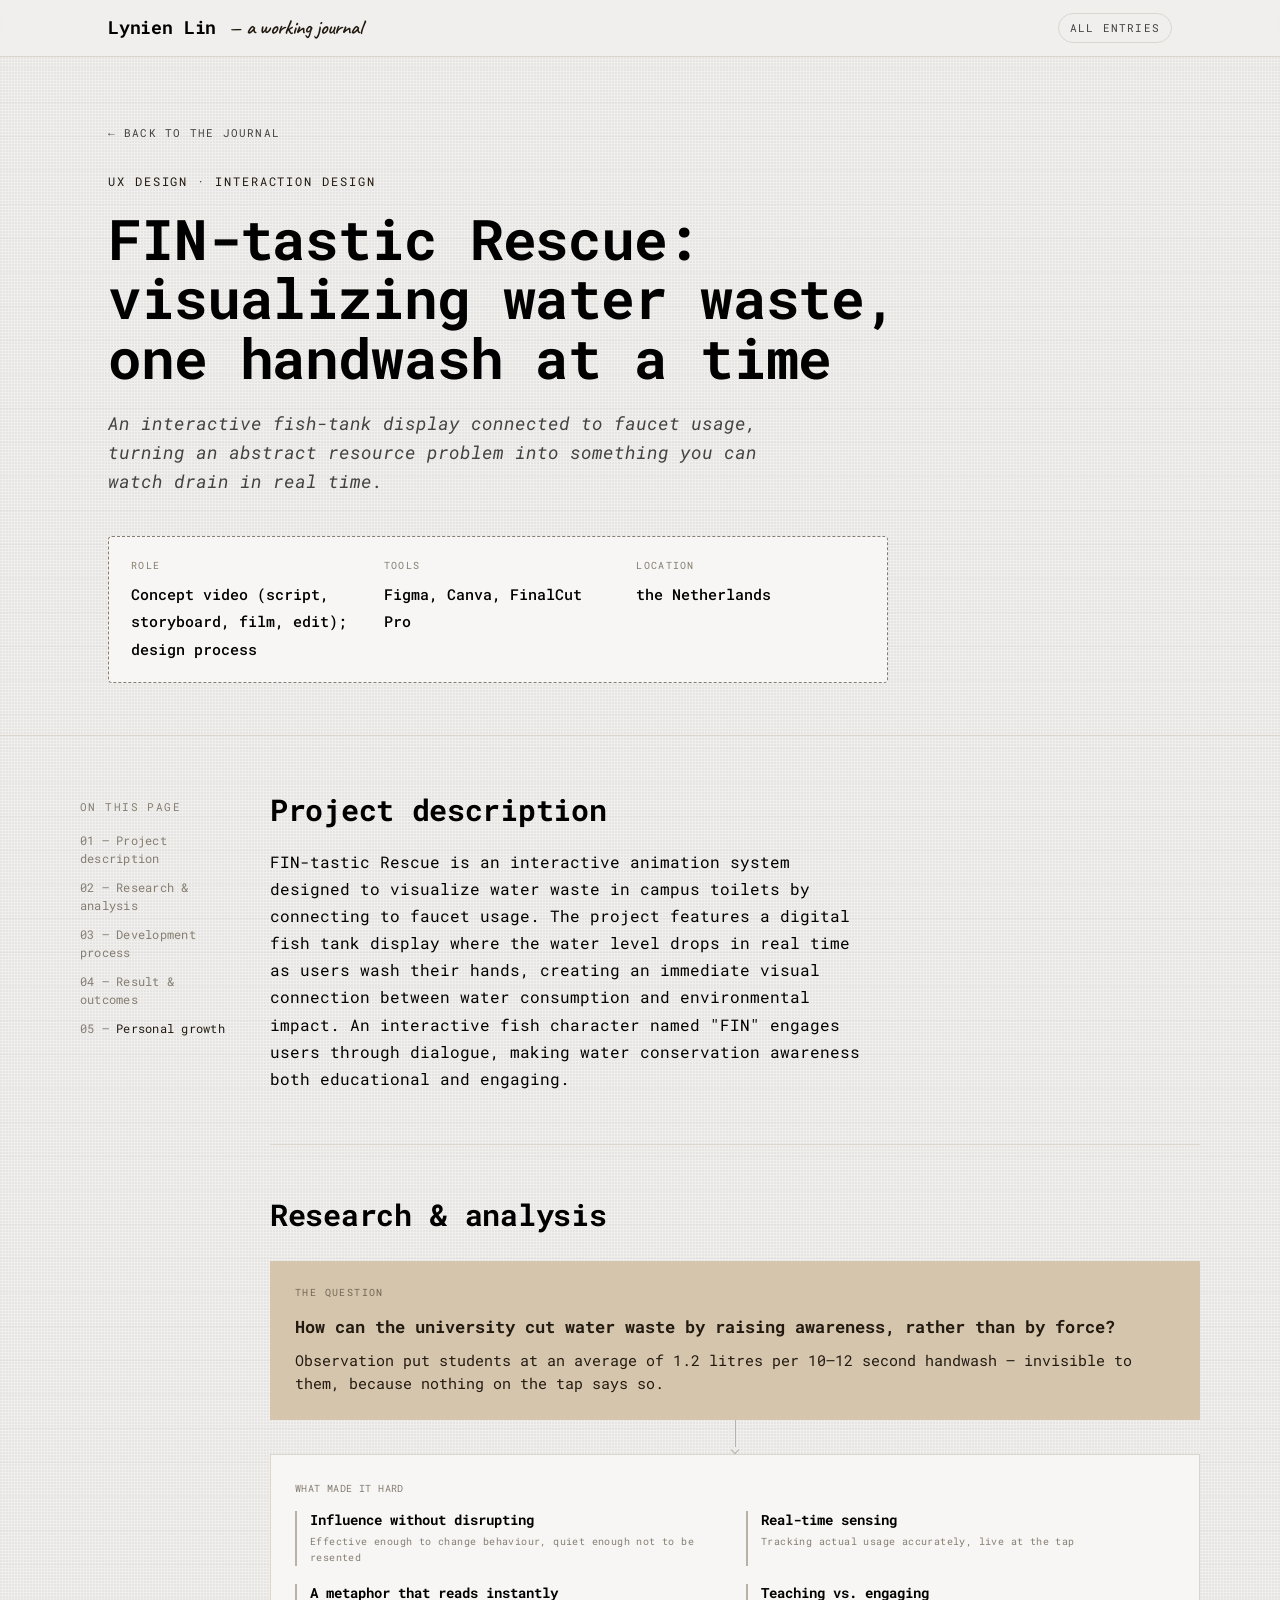
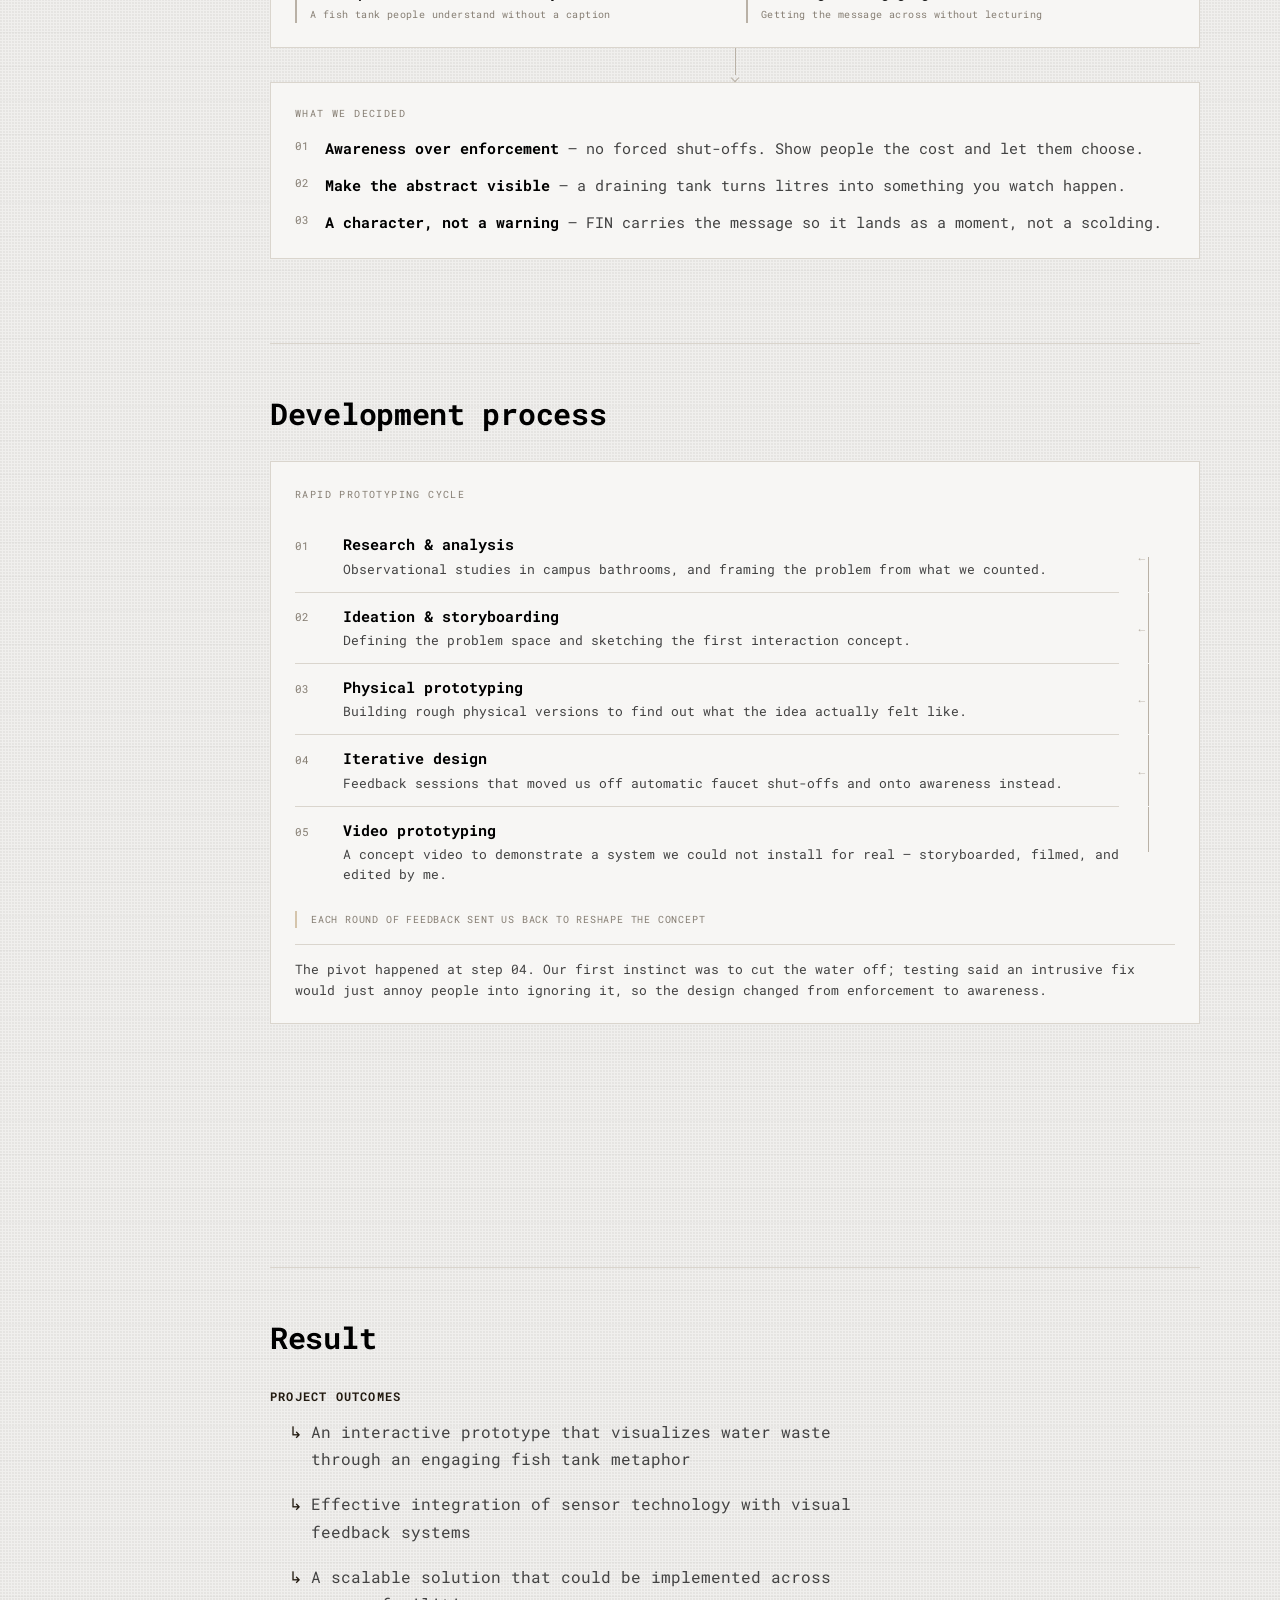
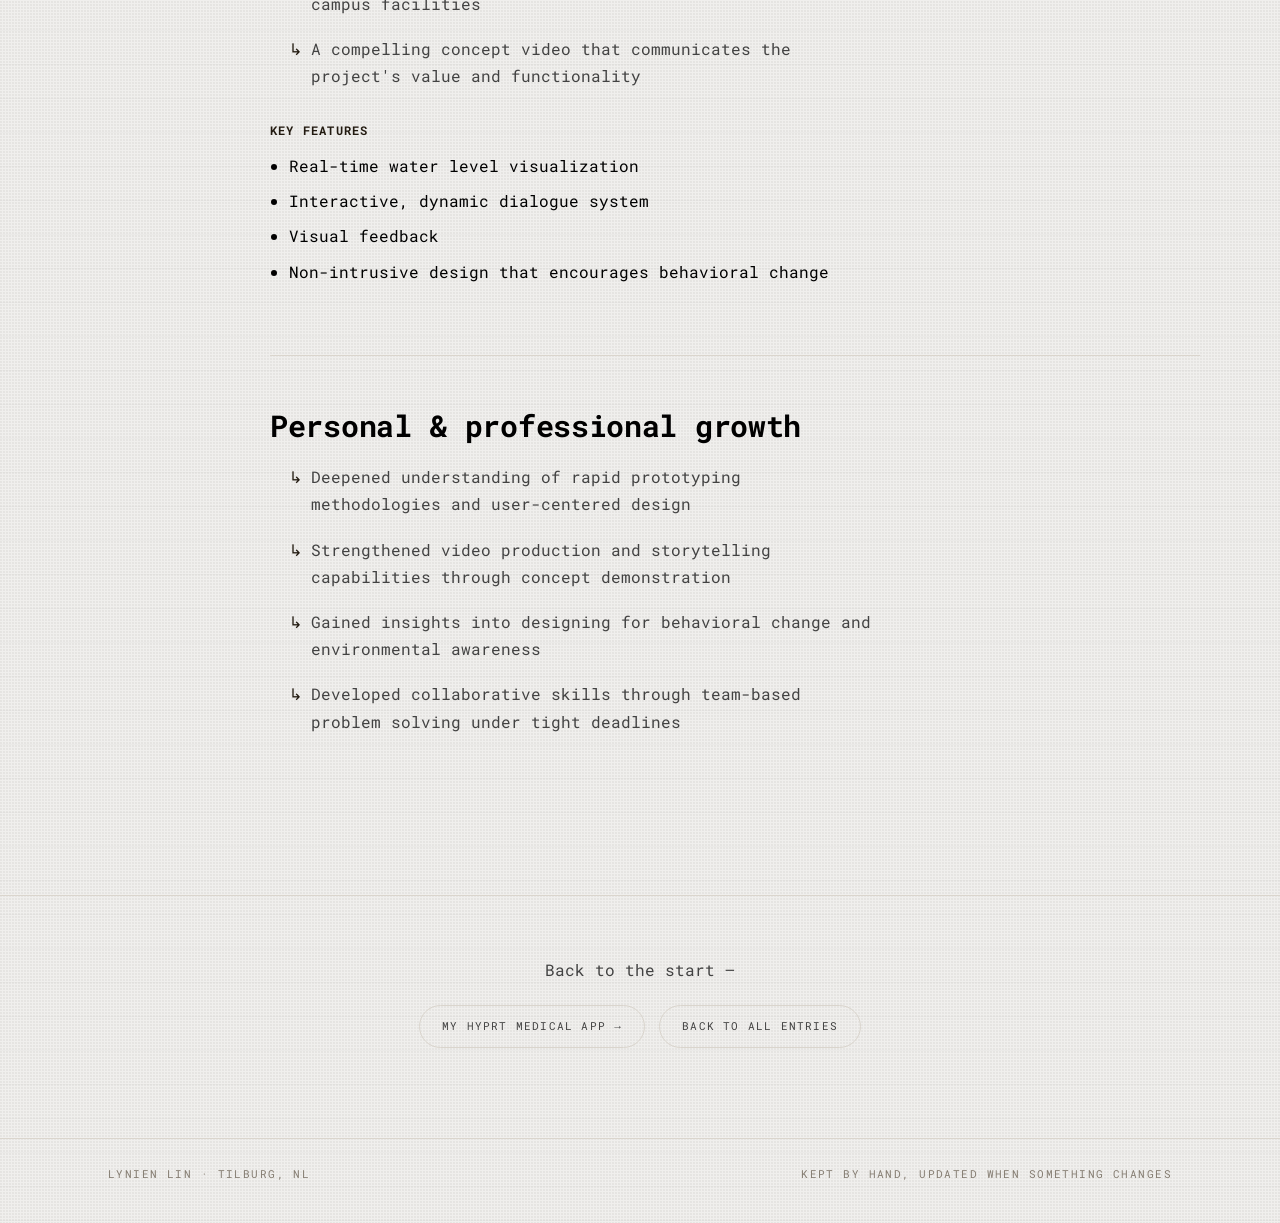
==== commit c020dbf6: "video" ====
--- a/case-study-fin-tastic-rescue.html
+++ b/case-study-fin-tastic-rescue.html
@@ -1,227 +1,325 @@
-<!DOCTYPE html>
+<!doctype html>
 <html lang="en">
-<head>
-<meta charset="utf-8">
-<meta name="viewport" content="width=device-width, initial-scale=1">
-<title>FIN-tastic Rescue — Lynien Lin</title>
-<meta name="description" content="An interactive fish-tank display that visualizes campus water waste in real time, paired with a concept video.">
-
-<link rel="preconnect" href="https://fonts.googleapis.com">
-<link rel="preconnect" href="https://fonts.gstatic.com" crossorigin>
-<link href="https://fonts.googleapis.com/css2?family=Caveat:wght@500;600;700&family=Roboto+Mono:ital,wght@0,300;0,400;0,500;0,600;0,700;1,400;1,500&display=swap" rel="stylesheet">
-<link rel="stylesheet" href="style.css">
-</head>
-
-<body>
-
-<header class="masthead">
-  <div class="wrap masthead-inner">
-    <a class="brand" href="index.html">Lynien Lin <span>— a working journal</span></a>
-    <div class="controls">
-      <a class="chip" href="index.html#top" style="text-decoration:none;">All entries</a>
-    </div>
-  </div>
-</header>
-
-<main id="top">
-
-  <section class="cs-cover">
-    <div class="wrap">
-      <a class="cs-back" href="index.html#top">← Back to the journal</a>
-      <p class="cat">UX Design · Interaction Design</p>
-      <h1>FIN-tastic Rescue: visualizing water waste, one handwash at a time</h1>
-      <p class="cs-lede">An interactive fish-tank display connected to faucet usage, turning an abstract resource problem into something you can watch drain in real time.</p>
-
-      <div class="cs-meta">
-        <div><b>Role</b><span>Concept video (script, storyboard, film, edit); design process</span></div>
-        <div><b>Tools</b><span>Figma, Canva, FinalCut Pro</span></div>
-        <div><b>Location</b><span>the Netherlands</span></div>
+  <head>
+    <meta charset="utf-8" />
+    <meta name="viewport" content="width=device-width, initial-scale=1" />
+    <title>FIN-tastic Rescue — Lynien Lin</title>
+    <meta
+      name="description"
+      content="An interactive fish-tank display that visualizes campus water waste in real time, paired with a concept video."
+    />
+
+    <link rel="preconnect" href="https://fonts.googleapis.com" />
+    <link rel="preconnect" href="https://fonts.gstatic.com" crossorigin />
+    <link
+      href="https://fonts.googleapis.com/css2?family=Caveat:wght@500;600;700&family=Roboto+Mono:ital,wght@0,300;0,400;0,500;0,600;0,700;1,400;1,500&display=swap"
+      rel="stylesheet"
+    />
+    <link rel="stylesheet" href="style.css" />
+  </head>
+
+  <body>
+    <header class="masthead">
+      <div class="wrap masthead-inner">
+        <a class="brand" href="index.html"
+          >Lynien Lin <span>— a working journal</span></a
+        >
+        <div class="controls">
+          <a class="chip" href="index.html#top" style="text-decoration: none"
+            >All entries</a
+          >
+        </div>
       </div>
-    </div>
-  </section>
-
-  <div class="wrap cs-body">
-    <nav class="cs-nav" aria-label="Case study sections">
-      <span class="util">On this page</span>
-      <ol>
-        <li><a href="#description">Project description</a></li>
-        <li><a href="#research">Research &amp; analysis</a></li>
-        <li><a href="#process">Development process</a></li>
-        <li><a href="#result">Result &amp; outcomes</a></li>
-        <li><a href="#growth">Personal growth</a></li>
-      </ol>
-    </nav>
-
-    <div>
-      <section class="cs-section" id="description">
-        <h2>Project description</h2>
-        <p>FIN-tastic Rescue is an interactive animation system designed to visualize water waste in campus toilets by connecting to faucet usage. The project features a digital fish tank display where the water level drops in real time as users wash their hands, creating an immediate visual connection between water consumption and environmental impact. An interactive fish character named "FIN" engages users through dialogue, making water conservation awareness both educational and engaging.</p>
-      </section>
-
-      <section class="cs-section" id="research">
-        <h2>Research &amp; analysis</h2>
-        <!-- the brief, the constraints it ran into, and what we decided -->
-        <div class="rx-flow">
-          <div class="rx-node rx-problem">
-            <span class="rx-label">The question</span>
-            <p>How can the university cut water waste by raising awareness, rather than by force?</p>
-            <p class="rx-answer">Observation put students at an average of 1.2 litres per 10–12 second handwash — invisible to them, because nothing on the tap says so.</p>
-          </div>
-
-          <div class="rx-link" aria-hidden="true"></div>
-
-          <div class="rx-node rx-methods">
-            <span class="rx-label">What made it hard</span>
-            <ul>
-              <li>
-                <b>Influence without disrupting</b>
-                <span>Effective enough to change behaviour, quiet enough not to be resented</span>
-              </li>
-              <li>
-                <b>Real-time sensing</b>
-                <span>Tracking actual usage accurately, live at the tap</span>
-              </li>
-              <li>
-                <b>A metaphor that reads instantly</b>
-                <span>A fish tank people understand without a caption</span>
-              </li>
-              <li>
-                <b>Teaching vs. engaging</b>
-                <span>Getting the message across without lecturing</span>
-              </li>
-            </ul>
-          </div>
-
-          <div class="rx-link" aria-hidden="true"></div>
-
-          <div class="rx-node rx-insights">
-            <span class="rx-label">What we decided</span>
-            <ol>
-              <li>
-                <b>Awareness over enforcement</b>
-                — no forced shut-offs. Show people the cost and let them choose.
-              </li>
-              <li>
-                <b>Make the abstract visible</b>
-                — a draining tank turns litres into something you watch happen.
-              </li>
-              <li>
-                <b>A character, not a warning</b>
-                — FIN carries the message so it lands as a moment, not a scolding.
-              </li>
-            </ol>
+    </header>
+
+    <main id="top">
+      <section class="cs-cover">
+        <div class="wrap">
+          <a class="cs-back" href="index.html#top">← Back to the journal</a>
+          <p class="cat">UX Design · Interaction Design</p>
+          <h1>
+            FIN-tastic Rescue: visualizing water waste, one handwash at a time
+          </h1>
+          <p class="cs-lede">
+            An interactive fish-tank display connected to faucet usage, turning
+            an abstract resource problem into something you can watch drain in
+            real time.
+          </p>
+
+          <div class="cs-meta">
+            <div>
+              <b>Role</b
+              ><span
+                >Concept video (script, storyboard, film, edit); design
+                process</span
+              >
+            </div>
+            <div><b>Tools</b><span>Figma, Canva, FinalCut Pro</span></div>
+            <div><b>Location</b><span>the Netherlands</span></div>
           </div>
         </div>
       </section>
 
-      <section class="cs-section" id="process">
-        <h2>Development process</h2>
-        <figure class="phases phases--loop">
-          <span class="rx-label">Rapid prototyping cycle</span>
-          <ol class="phases-steps">
-            <li>
-              <span class="n">01</span>
-              <div>
-                <b>Research &amp; analysis</b>
-                <span>Observational studies in campus bathrooms, and framing the problem from what we counted.</span>
+      <div class="wrap cs-body">
+        <nav class="cs-nav" aria-label="Case study sections">
+          <span class="util">On this page</span>
+          <ol>
+            <li><a href="#description">Project description</a></li>
+            <li><a href="#research">Research &amp; analysis</a></li>
+            <li><a href="#process">Development process</a></li>
+            <li><a href="#result">Result &amp; outcomes</a></li>
+            <li><a href="#growth">Personal growth</a></li>
+          </ol>
+        </nav>
+
+        <div>
+          <section class="cs-section" id="description">
+            <h2>Project description</h2>
+            <p>
+              FIN-tastic Rescue is an interactive animation system designed to
+              visualize water waste in campus toilets by connecting to faucet
+              usage. The project features a digital fish tank display where the
+              water level drops in real time as users wash their hands, creating
+              an immediate visual connection between water consumption and
+              environmental impact. An interactive fish character named "FIN"
+              engages users through dialogue, making water conservation
+              awareness both educational and engaging.
+            </p>
+          </section>
+
+          <section class="cs-section" id="research">
+            <h2>Research &amp; analysis</h2>
+            <!-- the brief, the constraints it ran into, and what we decided -->
+            <div class="rx-flow">
+              <div class="rx-node rx-problem">
+                <span class="rx-label">The question</span>
+                <p>
+                  How can the university cut water waste by raising awareness,
+                  rather than by force?
+                </p>
+                <p class="rx-answer">
+                  Observation put students at an average of 1.2 litres per 10–12
+                  second handwash — invisible to them, because nothing on the
+                  tap says so.
+                </p>
               </div>
-            </li>
-            <li>
-              <span class="n">02</span>
-              <div>
-                <b>Ideation &amp; storyboarding</b>
-                <span>Defining the problem space and sketching the first interaction concept.</span>
+
+              <div class="rx-link" aria-hidden="true"></div>
+
+              <div class="rx-node rx-methods">
+                <span class="rx-label">What made it hard</span>
+                <ul>
+                  <li>
+                    <b>Influence without disrupting</b>
+                    <span
+                      >Effective enough to change behaviour, quiet enough not to
+                      be resented</span
+                    >
+                  </li>
+                  <li>
+                    <b>Real-time sensing</b>
+                    <span
+                      >Tracking actual usage accurately, live at the tap</span
+                    >
+                  </li>
+                  <li>
+                    <b>A metaphor that reads instantly</b>
+                    <span>A fish tank people understand without a caption</span>
+                  </li>
+                  <li>
+                    <b>Teaching vs. engaging</b>
+                    <span>Getting the message across without lecturing</span>
+                  </li>
+                </ul>
               </div>
-            </li>
-            <li>
-              <span class="n">03</span>
-              <div>
-                <b>Physical prototyping</b>
-                <span>Building rough physical versions to find out what the idea actually felt like.</span>
+
+              <div class="rx-link" aria-hidden="true"></div>
+
+              <div class="rx-node rx-insights">
+                <span class="rx-label">What we decided</span>
+                <ol>
+                  <li>
+                    <b>Awareness over enforcement</b>
+                    — no forced shut-offs. Show people the cost and let them
+                    choose.
+                  </li>
+                  <li>
+                    <b>Make the abstract visible</b>
+                    — a draining tank turns litres into something you watch
+                    happen.
+                  </li>
+                  <li>
+                    <b>A character, not a warning</b>
+                    — FIN carries the message so it lands as a moment, not a
+                    scolding.
+                  </li>
+                </ol>
               </div>
-            </li>
-            <li>
-              <span class="n">04</span>
-              <div>
-                <b>Iterative design</b>
-                <span>Feedback sessions that moved us off automatic faucet shut-offs and onto awareness instead.</span>
-              </div>
-            </li>
-            <li>
-              <span class="n">05</span>
-              <div>
-                <b>Video prototyping</b>
-                <span>A concept video to demonstrate a system we could not install for real — storyboarded, filmed, and edited by me.</span>
-              </div>
-            </li>
-          </ol>
-          <span class="phases-note" aria-hidden="true">Each round of feedback sent us back to reshape the concept</span>
-          <figcaption>The pivot happened at step 04. Our first instinct was to cut the water off; testing said an intrusive fix would just annoy people into ignoring it, so the design changed from enforcement to awareness.</figcaption>
-        </figure>
-
-        <!-- VIDEO SLOT: drop a file at assets/fin-tastic-rescue/concept-video.mp4 -->
-        <div class="media">
-          <figure>
-            <video controls preload="metadata" poster="assets/fin-tastic-rescue/video-poster.jpg">
-              <source src="assets/fin-tastic-rescue/concept-video.mp4" type="video/mp4">
-            </video>
-            <div class="media-placeholder">Concept video</div>
-            <figcaption>The concept video — storyboarded, filmed, and edited by me.</figcaption>
-          </figure>
+            </div>
+          </section>
+
+          <section class="cs-section" id="process">
+            <h2>Development process</h2>
+            <figure class="phases phases--loop">
+              <span class="rx-label">Rapid prototyping cycle</span>
+              <ol class="phases-steps">
+                <li>
+                  <span class="n">01</span>
+                  <div>
+                    <b>Research &amp; analysis</b>
+                    <span
+                      >Observational studies in campus bathrooms, and framing
+                      the problem from what we counted.</span
+                    >
+                  </div>
+                </li>
+                <li>
+                  <span class="n">02</span>
+                  <div>
+                    <b>Ideation &amp; storyboarding</b>
+                    <span
+                      >Defining the problem space and sketching the first
+                      interaction concept.</span
+                    >
+                  </div>
+                </li>
+                <li>
+                  <span class="n">03</span>
+                  <div>
+                    <b>Physical prototyping</b>
+                    <span
+                      >Building rough physical versions to find out what the
+                      idea actually felt like.</span
+                    >
+                  </div>
+                </li>
+                <li>
+                  <span class="n">04</span>
+                  <div>
+                    <b>Iterative design</b>
+                    <span
+                      >Feedback sessions that moved us off automatic faucet
+                      shut-offs and onto awareness instead.</span
+                    >
+                  </div>
+                </li>
+                <li>
+                  <span class="n">05</span>
+                  <div>
+                    <b>Video prototyping</b>
+                    <span
+                      >A concept video to demonstrate a system we could not
+                      install for real — storyboarded, filmed, and edited by
+                      me.</span
+                    >
+                  </div>
+                </li>
+              </ol>
+              <span class="phases-note" aria-hidden="true"
+                >Each round of feedback sent us back to reshape the
+                concept</span
+              >
+              <figcaption>
+                The pivot happened at step 04. Our first instinct was to cut the
+                water off; testing said an intrusive fix would just annoy people
+                into ignoring it, so the design changed from enforcement to
+                awareness.
+              </figcaption>
+            </figure>
+
+            <!-- VIDEO SLOT: drop a file at assets/fin-tastic-rescue/concept-video.mp4 -->
+            <div class="video-container">
+              <iframe
+                src="https://www.youtube.com/watch?v=EEvEOkBjIqw"
+                title="My project video"
+                frameborder="0"
+                allow="
+                  accelerometer;
+                  autoplay;
+                  clipboard-write;
+                  encrypted-media;
+                  gyroscope;
+                  picture-in-picture;
+                "
+                allowfullscreen
+              >
+              </iframe>
+            </div>
+          </section>
+
+          <section class="cs-section" id="result">
+            <h2>Result</h2>
+            <h3>Project outcomes</h3>
+            <ul class="cs-findings">
+              <li>
+                An interactive prototype that visualizes water waste through an
+                engaging fish tank metaphor
+              </li>
+              <li>
+                Effective integration of sensor technology with visual feedback
+                systems
+              </li>
+              <li>
+                A scalable solution that could be implemented across campus
+                facilities
+              </li>
+              <li>
+                A compelling concept video that communicates the project's value
+                and functionality
+              </li>
+            </ul>
+
+            <h3>Key features</h3>
+            <ul>
+              <li>Real-time water level visualization</li>
+              <li>Interactive, dynamic dialogue system</li>
+              <li>Visual feedback</li>
+              <li>Non-intrusive design that encourages behavioral change</li>
+            </ul>
+          </section>
+
+          <section class="cs-section" id="growth">
+            <h2>Personal &amp; professional growth</h2>
+            <ul class="cs-findings">
+              <li>
+                Deepened understanding of rapid prototyping methodologies and
+                user-centered design
+              </li>
+              <li>
+                Strengthened video production and storytelling capabilities
+                through concept demonstration
+              </li>
+              <li>
+                Gained insights into designing for behavioral change and
+                environmental awareness
+              </li>
+              <li>
+                Developed collaborative skills through team-based problem
+                solving under tight deadlines
+              </li>
+            </ul>
+          </section>
+        </div>
+      </div>
+
+      <section class="cs-close">
+        <div class="wrap">
+          <p>Back to the start —</p>
+          <div class="cs-close-links">
+            <a href="case-study-medical-app.html">My HyprT medical app →</a>
+            <a href="index.html#top">Back to all entries</a>
+          </div>
         </div>
       </section>
-
-      <section class="cs-section" id="result">
-        <h2>Result</h2>
-        <h3>Project outcomes</h3>
-        <ul class="cs-findings">
-          <li>An interactive prototype that visualizes water waste through an engaging fish tank metaphor</li>
-          <li>Effective integration of sensor technology with visual feedback systems</li>
-          <li>A scalable solution that could be implemented across campus facilities</li>
-          <li>A compelling concept video that communicates the project's value and functionality</li>
-        </ul>
-
-        <h3>Key features</h3>
-        <ul>
-          <li>Real-time water level visualization</li>
-          <li>Interactive, dynamic dialogue system</li>
-          <li>Visual feedback</li>
-          <li>Non-intrusive design that encourages behavioral change</li>
-        </ul>
-      </section>
-
-      <section class="cs-section" id="growth">
-        <h2>Personal &amp; professional growth</h2>
-        <ul class="cs-findings">
-          <li>Deepened understanding of rapid prototyping methodologies and user-centered design</li>
-          <li>Strengthened video production and storytelling capabilities through concept demonstration</li>
-          <li>Gained insights into designing for behavioral change and environmental awareness</li>
-          <li>Developed collaborative skills through team-based problem solving under tight deadlines</li>
-        </ul>
-      </section>
-    </div>
-  </div>
-
-  <section class="cs-close">
-    <div class="wrap">
-      <p>Back to the start —</p>
-      <div class="cs-close-links">
-        <a href="case-study-medical-app.html">My HyprT medical app →</a>
-        <a href="index.html#top">Back to all entries</a>
+    </main>
+
+    <footer>
+      <div class="wrap footer-inner util">
+        <span>Lynien Lin · Tilburg, NL</span>
+        <span>Kept by hand, updated when something changes</span>
       </div>
-    </div>
-  </section>
-
-</main>
-
-<footer>
-  <div class="wrap footer-inner util">
-    <span>Lynien Lin · Tilburg, NL</span>
-    <span>Kept by hand, updated when something changes</span>
-  </div>
-</footer>
-
-<script src="journal.js" defer></script>
-
-</body>
+    </footer>
+
+    <script src="journal.js" defer></script>
+  </body>
 </html>
--- a/style.css
+++ b/style.css
@@ -57,13 +57,16 @@
   font-weight: 400;
   -webkit-font-smoothing: antialiased;
   /* paper grain + faint rule lines */
-  background-image: radial-gradient(
+  background-image:
+    radial-gradient(
       circle at 1px 1px,
       rgba(34, 26, 16, 0.05) 1px,
       transparent 0
     ),
     linear-gradient(to bottom, rgba(0, 0, 0, 0.018) 1px, transparent 1px);
-  background-size: 3px 3px, 100% 34px;
+  background-size:
+    3px 3px,
+    100% 34px;
 }
 
 a {
@@ -171,7 +174,9 @@
   color: var(--ink-2);
   padding-bottom: 2px;
   border-bottom: 1px solid transparent;
-  transition: color 0.2s, border-color 0.2s;
+  transition:
+    color 0.2s,
+    border-color 0.2s;
 }
 .site-nav a:hover {
   color: var(--ink);
@@ -188,7 +193,10 @@
   padding: 5px 11px;
   border-radius: 100px;
   cursor: pointer;
-  transition: border-color 0.2s, color 0.2s, background 0.2s;
+  transition:
+    border-color 0.2s,
+    color 0.2s,
+    background 0.2s;
 }
 .chip:hover {
   border-color: var(--ink-3);
@@ -334,7 +342,9 @@
   border-radius: 50%;
   background: var(--paper);
   border: 1px solid var(--ink-3);
-  transition: background 0.25s, border-color 0.25s;
+  transition:
+    background 0.25s,
+    border-color 0.25s;
 }
 .entry:not(.is-dim) .page:hover::before {
   background: var(--accent);
@@ -405,7 +415,9 @@
 /* marginalia: a sticky note pinned in the margin */
 .margin {
   padding-top: 96px;
-  transition: opacity 0.3s ease, transform 0.3s ease;
+  transition:
+    opacity 0.3s ease,
+    transform 0.3s ease;
 }
 .margin p {
   font-family: var(--f-hand);
@@ -420,7 +432,8 @@
   border-radius: 1px;
   position: relative;
   transform: rotate(1.3deg);
-  box-shadow: 0 14px 24px -14px rgba(34, 26, 16, 0.42),
+  box-shadow:
+    0 14px 24px -14px rgba(34, 26, 16, 0.42),
     0 2px 5px rgba(34, 26, 16, 0.14);
 }
 .margin p::before {
@@ -636,7 +649,9 @@
   right: 32px;
   color: var(--ink-3);
   opacity: 0.5;
-  transition: transform 0.25s ease, opacity 0.25s ease;
+  transition:
+    transform 0.25s ease,
+    opacity 0.25s ease;
 }
 .project-card.is-hidden {
   display: none;
@@ -742,7 +757,9 @@
   text-decoration: none;
   border-bottom: 1px solid var(--rule);
   padding-bottom: 3px;
-  transition: border-color 0.2s, color 0.2s;
+  transition:
+    border-color 0.2s,
+    color 0.2s;
 }
 .contact-list a:hover {
   color: var(--accent);
@@ -805,7 +822,9 @@
   padding: 11px 22px;
   border-radius: 100px;
   cursor: pointer;
-  transition: background 0.2s, border-color 0.2s;
+  transition:
+    background 0.2s,
+    border-color 0.2s;
 }
 .send:hover {
   background: var(--accent);
@@ -1601,7 +1620,9 @@
   padding: 11px 22px;
   border-radius: 100px;
   color: var(--ink-2);
-  transition: border-color 0.2s, color 0.2s;
+  transition:
+    border-color 0.2s,
+    color 0.2s;
 }
 .cs-close-links a:hover {
   border-color: var(--accent);
@@ -1620,6 +1641,22 @@
   }
   .cs-nav ol {
     grid-template-columns: repeat(auto-fill, minmax(160px, 1fr));
+  }
+  .video-container {
+    position: relative;
+    width: 100%;
+    padding-bottom: 56.25%;
+    height: 0;
+    overflow: hidden;
+  }
+
+  .video-container iframe {
+    position: absolute;
+    top: 0;
+    left: 0;
+    width: 100%;
+    height: 100%;
+    border: 0;
   }
 }
 
@@ -1633,7 +1670,9 @@
 .reveal.seen {
   opacity: 1;
   transform: none;
-  transition: opacity 0.7s ease, transform 0.7s cubic-bezier(0.2, 0.7, 0.3, 1);
+  transition:
+    opacity 0.7s ease,
+    transform 0.7s cubic-bezier(0.2, 0.7, 0.3, 1);
 }
 .entry.is-dim.reveal.seen {
   opacity: 0.2;
